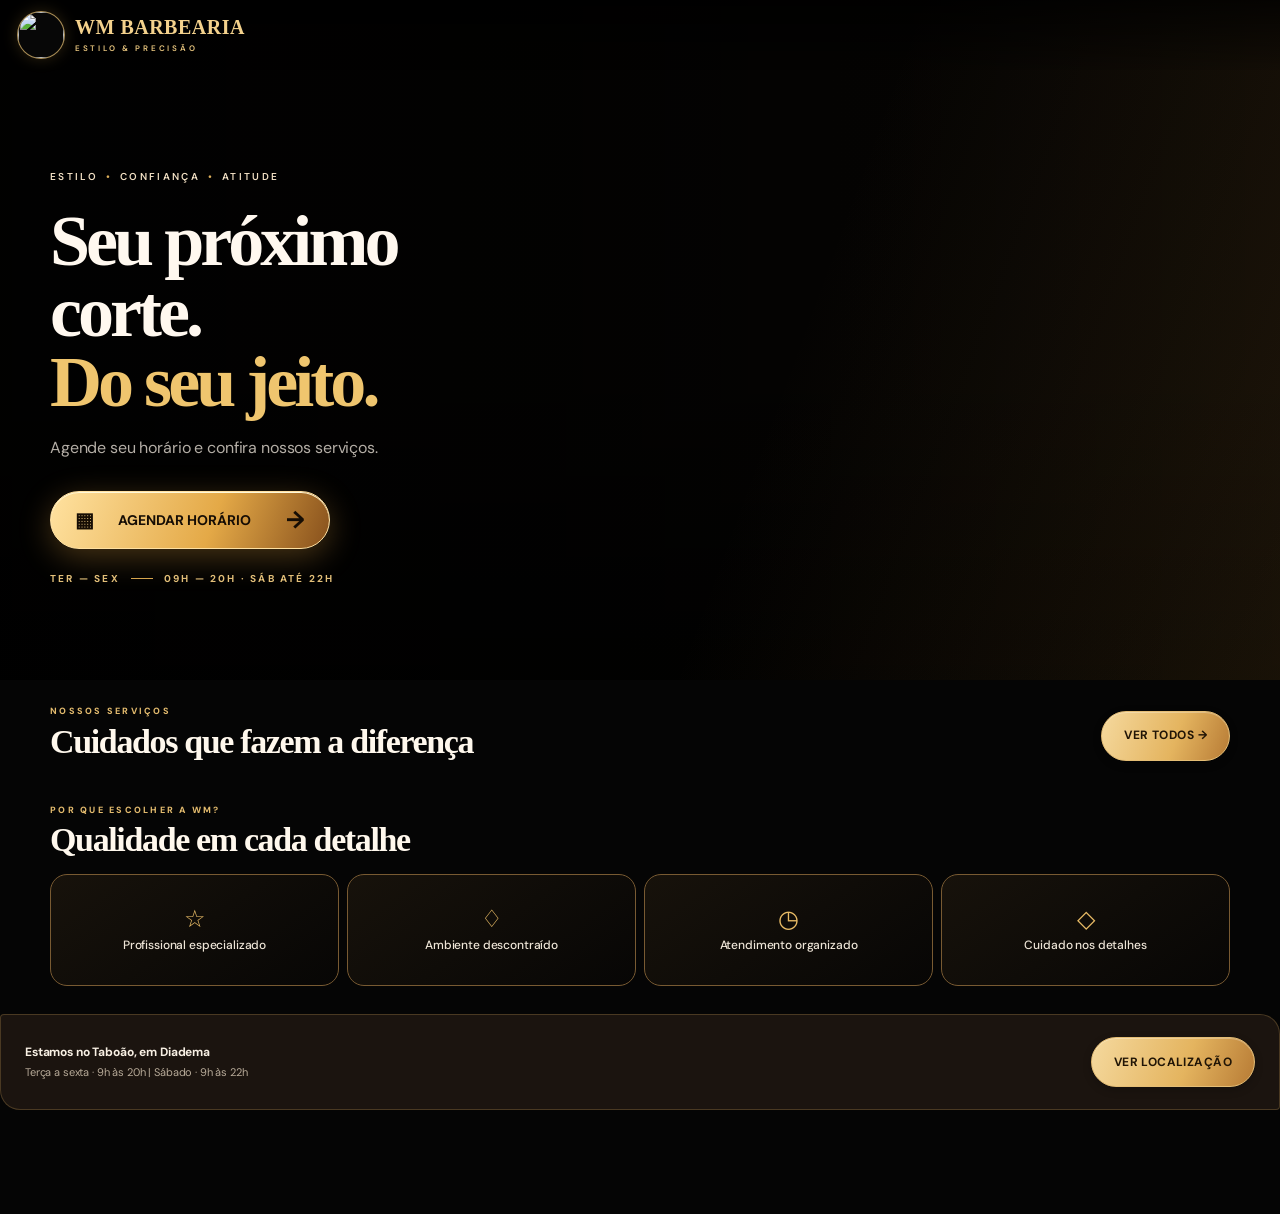
==== index.html @ 96df84eb "fix(ui): clarify booking durations, fix heading structure and calendar retry" ====
<!DOCTYPE html>
<html lang="pt-BR">
<head>
<meta charset="UTF-8">
<meta name="viewport" content="width=device-width,initial-scale=1,viewport-fit=cover">
<meta name="theme-color" content="#090807">
<meta name="description" content="WM Barbearia — encontre seu estilo e solicite seu próximo horário.">
<title>WM Barbearia | Agendamento</title>
<link rel="preconnect" href="https://fonts.googleapis.com">
<link rel="preconnect" href="https://fonts.gstatic.com" crossorigin>
<link rel="preconnect" href="https://fonts.googleapis.com"><link rel="preconnect" href="https://fonts.gstatic.com" crossorigin><link href="https://fonts.googleapis.com/css2?family=DM+Sans:wght@400;500;600;700;800&family=Manrope:wght@400;500;600;700;800&display=swap" rel="stylesheet">
<style>
:root{color-scheme:dark;--ink:#090807;--surface:#15120f;--surface-2:#201a16;--surface-3:#2b211b;--cream:#ece5da;--muted:#a69b8e;--line:rgba(236,229,218,.12);--brown:#552a19;--brown-2:#5e5149;--copper:#9b6342;--gold:#bc9564;--sand:#d8c19e;--silver:#cecece;--bluegrey:#717b86;--serif:'Playfair Display',Georgia,serif;--sans:'DM Sans',Arial,sans-serif;--radius:18px}
*{box-sizing:border-box}html{scroll-behavior:smooth}body{margin:0;background:var(--ink);color:var(--cream);font-family:var(--sans);font-size:14px;line-height:1.5}button,input{font:inherit}button{cursor:pointer}a{color:inherit;text-decoration:none}button:focus-visible,a:focus-visible,input:focus-visible{outline:2px solid var(--sand);outline-offset:3px}.app-shell{min-height:100vh}.app-header{height:78px;border-bottom:1px solid var(--line);display:flex;align-items:center;position:sticky;top:0;z-index:20;background:rgba(9,8,7,.94);backdrop-filter:blur(16px)}.header-inner{width:min(1180px,calc(100% - 48px));margin:auto;display:flex;align-items:center;justify-content:space-between;gap:24px}.brand{display:flex;align-items:center;gap:12px}.brand-mark{width:38px;height:38px;border:1px solid var(--gold);display:grid;place-items:center;color:var(--sand);font:800 16px var(--serif);transform:rotate(-45deg)}.brand-mark span{transform:rotate(45deg)}.brand-name{font:700 19px var(--serif);letter-spacing:.6px}.brand-name small{display:block;font:600 8px var(--sans);letter-spacing:3px;color:var(--gold);margin-top:-2px}.header-right{display:flex;align-items:center;gap:18px}.location{color:var(--muted);font-size:12px}.location strong{display:block;color:var(--cream);font-weight:600}.avatar{width:38px;height:38px;border-radius:50%;background:var(--brown);border:1px solid rgba(216,193,158,.35);display:grid;place-items:center;color:var(--sand);font-weight:700}
.layout{width:min(1180px,calc(100% - 48px));margin:0 auto;display:grid;grid-template-columns:220px minmax(0,1fr);gap:34px;padding:30px 0 60px}.side-nav{position:sticky;top:108px;align-self:start;padding:10px 0}.nav-caption{font-size:9px;letter-spacing:2.2px;color:var(--muted);font-weight:700;margin:0 0 14px 12px}.nav-list{display:grid;gap:5px}.nav-btn{display:flex;align-items:center;gap:13px;width:100%;border:0;background:transparent;color:var(--muted);padding:13px 14px;border-radius:12px;text-align:left;font-weight:600;transition:.18s}.nav-btn:hover{background:var(--surface-2);color:var(--cream)}.nav-btn.active{background:var(--surface-2);color:var(--sand)}.nav-icon{width:20px;text-align:center;font-size:17px}.side-note{margin-top:42px;padding:18px;border:1px solid var(--line);border-radius:14px;color:var(--muted);font-size:11px}.side-note strong{display:block;color:var(--sand);font:600 17px var(--serif);margin-bottom:6px}.main{min-width:0;max-width:900px}.view{display:none;animation:fade .22s ease}.view.active{display:block}@keyframes fade{from{opacity:.35;transform:translateY(5px)}to{opacity:1;transform:none}}.eyebrow{font-size:9px;letter-spacing:2.5px;text-transform:uppercase;color:var(--gold);font-weight:800}.page-title{font:700 clamp(28px,4vw,42px)/1.12 var(--serif);margin:8px 0 7px}.page-subtitle{color:var(--muted);margin:0}.home-hero{position:relative;overflow:hidden;min-height:280px;padding:34px 36px;border:1px solid rgba(216,193,158,.18);border-radius:22px;background:radial-gradient(ellipse at 90% 10%,rgba(155,99,66,.28),transparent 38%),linear-gradient(115deg,#211711 0%,#120e0b 72%);display:flex;align-items:center}.home-hero:after{content:'WM';position:absolute;right:24px;bottom:-44px;font:800 clamp(130px,23vw,245px)/1 var(--serif);color:rgba(216,193,158,.055);pointer-events:none}.hero-copy{position:relative;z-index:1;max-width:440px}.hero-copy h1{font:700 clamp(36px,5vw,54px)/1.03 var(--serif);margin:14px 0}.hero-copy h1 em{color:var(--sand);font-style:normal}.hero-copy p{color:#b6aa9d;max-width:370px;margin:0 0 22px}.btn{border:1px solid var(--gold);background:var(--gold);color:#17100c;min-height:44px;padding:0 19px;border-radius:10px;display:inline-flex;align-items:center;justify-content:center;gap:8px;font-size:11px;font-weight:800;letter-spacing:.7px;text-transform:uppercase;transition:.18s}.btn:hover{background:var(--sand);border-color:var(--sand);transform:translateY(-1px)}.btn.secondary{background:transparent;color:var(--sand);border-color:rgba(216,193,158,.38)}.btn.secondary:hover{background:var(--surface-3)}.btn.ghost{background:transparent;color:var(--cream);border-color:var(--line)}.btn:disabled{opacity:.4;cursor:not-allowed;transform:none}.section{margin-top:34px}.section-head{display:flex;align-items:end;justify-content:space-between;gap:16px;margin-bottom:16px}.section-head h2{font:700 24px var(--serif);margin:4px 0 0}.text-button{background:none;border:0;color:var(--sand);font-size:11px;font-weight:700;padding:8px 0}.service-grid{display:grid;grid-template-columns:repeat(3,minmax(0,1fr));gap:12px}.service-card{border:1px solid var(--line);border-radius:15px;background:var(--surface);padding:18px;min-height:158px;display:flex;flex-direction:column;transition:.18s}.service-card:hover{border-color:rgba(188,149,100,.55);transform:translateY(-2px)}.service-symbol{width:36px;height:36px;display:grid;place-items:center;border-radius:10px;background:rgba(155,99,66,.17);color:var(--sand);font-size:18px}.service-card h3{font:600 17px var(--serif);margin:14px 0 3px}.service-card p{font-size:11px;color:var(--muted);margin:0}.service-price{margin-top:auto;padding-top:13px;color:var(--sand);font-weight:700;font-size:12px}.barber-grid{display:grid;grid-template-columns:repeat(3,minmax(0,1fr));gap:12px}.barber-card{border:1px solid var(--line);border-radius:15px;background:var(--surface);padding:14px;display:flex;gap:12px;align-items:center;min-width:0}.barber-avatar{width:52px;height:52px;border-radius:13px;background:linear-gradient(145deg,var(--brown),var(--surface-3));display:grid;place-items:center;color:var(--sand);font:700 19px var(--serif);flex:none}.barber-card h3{font-size:12px;margin:0 0 3px}.barber-card p{font-size:10px;color:var(--muted);margin:0}.barber-card button{border:0;background:none;color:var(--sand);padding:5px 0;font-size:10px;font-weight:700}
.info-strip{margin-top:28px;border:1px solid var(--line);border-radius:14px;padding:15px 17px;display:flex;align-items:center;justify-content:space-between;gap:14px;background:rgba(32,26,22,.55)}.info-strip strong{display:block;font-size:12px}.info-strip span{color:var(--muted);font-size:11px}
.search-wrap{margin:22px 0 14px;position:relative}.search-wrap input{width:100%;height:48px;border:1px solid var(--line);background:var(--surface);border-radius:12px;color:var(--cream);padding:0 16px 0 43px}.search-wrap input::placeholder{color:#81776d}.search-icon{position:absolute;left:15px;top:13px;color:var(--muted);font-size:18px}.chips{display:flex;gap:8px;flex-wrap:wrap;margin-bottom:20px}.chip{border:1px solid var(--line);background:transparent;color:var(--muted);border-radius:30px;padding:8px 14px;font-size:10px;font-weight:700}.chip.active{background:var(--brown);border-color:var(--copper);color:var(--sand)}.discover-grid{display:grid;grid-template-columns:repeat(2,minmax(0,1fr));gap:12px}.discover-card{background:var(--surface);border:1px solid var(--line);border-radius:16px;padding:17px;display:grid;grid-template-columns:56px 1fr;gap:12px}.discover-card .barber-avatar{width:56px;height:56px}.discover-card h3{font:600 16px var(--serif);margin:0 0 3px}.discover-card .specialty{font-size:10px;color:var(--gold)}.discover-card p{font-size:11px;color:var(--muted);margin:8px 0}.discover-card .btn{grid-column:1/-1;width:100%;min-height:38px}
.booking-shell{border:1px solid var(--line);border-radius:18px;background:var(--surface);padding:24px;margin-top:22px}.steps{display:flex;gap:0;margin-bottom:28px}.step{flex:1;display:flex;align-items:center;gap:8px;color:#746b61;font-size:10px;font-weight:700}.step:not(:last-child):after{content:'';height:1px;background:var(--line);flex:1;margin:0 7px}.step b{width:25px;height:25px;display:grid;place-items:center;border:1px solid var(--line);border-radius:50%;font-size:10px}.step.active{color:var(--sand)}.step.active b,.step.done b{background:var(--brown);border-color:var(--copper);color:var(--sand)}.step.done{color:var(--gold)}.booking-step{display:none}.booking-step.active{display:block}.booking-step h2{font:700 25px var(--serif);margin:0 0 5px}.booking-step>p{color:var(--muted);font-size:12px;margin:0 0 20px}.choice-list{display:grid;gap:9px}.choice{width:100%;display:flex;align-items:center;justify-content:space-between;gap:14px;text-align:left;padding:14px;border:1px solid var(--line);border-radius:12px;background:#17130f;color:var(--cream)}.choice.selected{border-color:var(--gold);background:rgba(85,42,25,.24)}.choice strong{display:block;font-size:12px}.choice small{display:block;color:var(--muted);font-size:10px;margin-top:3px}.choice .price{color:var(--sand);font-weight:700;white-space:nowrap}.choice .radio{width:17px;height:17px;border:1px solid #77695b;border-radius:50%;flex:none}.choice.selected .radio{border:5px solid var(--gold)}.date-row{display:grid;grid-template-columns:repeat(5,minmax(0,1fr));gap:8px;margin:12px 0 20px}.date-choice{background:#17130f;border:1px solid var(--line);border-radius:11px;padding:10px 3px;color:var(--muted);text-align:center}.date-choice strong{display:block;color:var(--cream);font-size:16px}.date-choice small{font-size:9px;text-transform:uppercase}.date-choice.selected{border-color:var(--gold);background:rgba(85,42,25,.28);color:var(--sand)}.time-grid{display:grid;grid-template-columns:repeat(4,minmax(0,1fr));gap:8px}.time-choice{border:1px solid var(--line);background:#17130f;color:var(--muted);border-radius:9px;padding:10px 4px;font-size:11px}.time-choice.selected{background:var(--brown);border-color:var(--gold);color:var(--sand)}.payment-note{margin-top:14px;border:1px solid rgba(188,149,100,.22);background:rgba(85,42,25,.16);border-radius:10px;padding:12px;color:var(--muted);font-size:10px}.booking-actions{display:flex;justify-content:space-between;gap:12px;margin-top:24px;padding-top:18px;border-top:1px solid var(--line)}.summary{border:1px solid var(--line);border-radius:12px;padding:15px;margin:15px 0}.summary-row{display:flex;justify-content:space-between;gap:16px;padding:7px 0;font-size:11px;color:var(--muted)}.summary-row strong{color:var(--cream);text-align:right}.summary-row.total{border-top:1px solid var(--line);margin-top:7px;padding-top:13px;font-size:14px}.summary-row.total strong{color:var(--sand)}.notice{border:1px solid rgba(188,149,100,.25);background:rgba(188,149,100,.07);padding:12px;border-radius:10px;color:var(--muted);font-size:10px}
.appointments-list{display:grid;gap:12px;margin-top:22px}.appointment-card{border:1px solid var(--line);background:var(--surface);border-radius:15px;padding:17px;display:flex;justify-content:space-between;gap:16px}.appointment-card h3{font:600 17px var(--serif);margin:0 0 5px}.appointment-card p{color:var(--muted);font-size:11px;margin:0}.status{align-self:start;border:1px solid rgba(188,149,100,.3);border-radius:30px;color:var(--sand);padding:5px 9px;font-size:9px;white-space:nowrap}.empty-state{border:1px dashed var(--line);border-radius:16px;padding:40px 20px;text-align:center;color:var(--muted);margin-top:22px}.empty-state strong{display:block;color:var(--cream);font:600 21px var(--serif);margin:10px 0 5px}.profile-card{border:1px solid var(--line);border-radius:17px;background:var(--surface);padding:22px;margin-top:22px}.profile-row{padding:14px 0;border-bottom:1px solid var(--line);display:flex;justify-content:space-between;gap:16px}.profile-row:last-child{border:0}.profile-row span{color:var(--muted);font-size:11px}.profile-row strong{font-size:11px;text-align:right}.detail-actions{display:flex;gap:10px;flex-wrap:wrap;margin-top:20px}.toast{position:fixed;left:50%;bottom:92px;transform:translate(-50%,15px);opacity:0;pointer-events:none;background:var(--cream);color:#17100c;padding:12px 17px;border-radius:10px;font-size:11px;font-weight:700;z-index:60;transition:.2s;box-shadow:0 8px 30px #0008}.toast.show{opacity:1;transform:translate(-50%,0)}.mobile-nav{display:none}
@media(max-width:900px){.layout{grid-template-columns:1fr;gap:0;padding-top:22px}.side-nav{display:none}.main{max-width:none}.home-hero{min-height:260px}.barber-grid{grid-template-columns:repeat(2,minmax(0,1fr))}}
@media(max-width:620px){.app-header{height:65px}.header-inner{width:calc(100% - 32px)}.brand-mark{width:34px;height:34px}.brand-name{font-size:17px}.location{display:none}.layout{width:calc(100% - 32px);padding:20px 0 100px}.home-hero{min-height:300px;padding:25px 22px}.hero-copy h1{font-size:43px}.hero-copy p{font-size:12px;max-width:270px}.service-grid{grid-template-columns:1fr 1fr}.service-card{min-height:150px;padding:14px}.service-card:last-child{grid-column:1/-1;min-height:120px}.barber-grid{grid-template-columns:1fr}.barber-card{padding:12px}.discover-grid{grid-template-columns:1fr}.booking-shell{padding:17px 14px}.steps{gap:2px}.step{font-size:8px;gap:4px}.step:not(:last-child):after{margin:0 3px}.step b{width:22px;height:22px}.date-row{grid-template-columns:repeat(5,minmax(0,1fr));gap:5px}.date-choice{padding:9px 1px}.time-grid{grid-template-columns:repeat(3,minmax(0,1fr))}.booking-actions .btn{flex:1;padding:0 10px}.appointment-card{padding:14px}.mobile-nav{display:grid;grid-template-columns:repeat(4,1fr);position:fixed;bottom:0;left:0;right:0;padding:9px 8px calc(9px + env(safe-area-inset-bottom));background:rgba(15,12,10,.97);border-top:1px solid var(--line);backdrop-filter:blur(18px);z-index:30}.mobile-nav button{border:0;background:none;color:#8d8175;display:grid;justify-items:center;gap:3px;font-size:9px;font-weight:700;padding:4px}.mobile-nav button span{font-size:18px;line-height:1.2}.mobile-nav button.active{color:var(--sand)}.toast{bottom:85px}.section-head h2{font-size:22px}}
@media(prefers-reduced-motion:reduce){*,*:before,*:after{animation:none!important;transition:none!important;scroll-behavior:auto!important}}

/* Glassmorphism controls — visual enhancement only */
.btn,
.nav-btn,
.text-button,
.chip,
.choice,
.date-choice,
.time-choice,
.service-card,
.mobile-nav button {
  -webkit-backdrop-filter: blur(14px) saturate(135%);
  backdrop-filter: blur(14px) saturate(135%);
  transition: background .22s ease, border-color .22s ease, color .22s ease,
              box-shadow .22s ease, transform .22s ease;
}
.btn {
  color: var(--cream);
  background: linear-gradient(135deg, rgba(188,149,100,.34), rgba(155,99,66,.16));
  border: 1px solid rgba(236,229,218,.34);
  box-shadow: inset 0 1px 0 rgba(255,255,255,.18), 0 5px 18px rgba(0,0,0,.18);
}
.btn:hover {
  color: #fff4e4;
  background: linear-gradient(135deg, rgba(216,193,158,.42), rgba(155,99,66,.28));
  border-color: rgba(216,193,158,.72);
  box-shadow: inset 0 1px 0 rgba(255,255,255,.24), 0 8px 24px rgba(0,0,0,.26);
  transform: translateY(-2px);
}
.btn.secondary,
.btn.ghost {
  color: var(--sand);
  background: rgba(236,229,218,.045);
  border-color: rgba(236,229,218,.2);
}
.btn.secondary:hover,
.btn.ghost:hover {
  background: rgba(216,193,158,.13);
  border-color: rgba(216,193,158,.52);
}
.nav-btn {
  border: 1px solid transparent;
  background: rgba(236,229,218,.018);
}
.nav-btn:hover,
.nav-btn.active {
  background: linear-gradient(110deg, rgba(155,99,66,.22), rgba(236,229,218,.045));
  border-color: rgba(216,193,158,.18);
  box-shadow: inset 0 1px 0 rgba(255,255,255,.07);
}
.text-button {
  border-radius: 9px;
  padding: 8px 11px;
}
.text-button:hover {
  background: rgba(216,193,158,.1);
  box-shadow: inset 0 1px 0 rgba(255,255,255,.1);
}
.chip {
  background: rgba(236,229,218,.035);
  border-color: rgba(236,229,218,.16);
}
.chip:hover,
.chip.active {
  background: rgba(155,99,66,.24);
  border-color: rgba(216,193,158,.48);
  color: var(--sand);
  box-shadow: inset 0 1px 0 rgba(255,255,255,.1);
}
.choice,
.date-choice,
.time-choice {
  background: rgba(23,19,15,.68);
  border-color: rgba(236,229,218,.14);
  box-shadow: inset 0 1px 0 rgba(255,255,255,.035);
}
.choice:hover,
.date-choice:hover,
.time-choice:hover {
  background: rgba(85,42,25,.34);
  border-color: rgba(216,193,158,.38);
  color: var(--cream);
}
.choice.selected,
.date-choice.selected,
.time-choice.selected {
  background: linear-gradient(135deg, rgba(155,99,66,.34), rgba(85,42,25,.25));
  border-color: rgba(216,193,158,.66);
  box-shadow: inset 0 1px 0 rgba(255,255,255,.12), 0 4px 16px rgba(0,0,0,.14);
}
.service-card {
  background: linear-gradient(145deg, rgba(35,29,24,.76), rgba(21,18,15,.72));
  border-color: rgba(236,229,218,.14);
  box-shadow: inset 0 1px 0 rgba(255,255,255,.045);
  color: var(--cream);
  text-align: left;
}
.service-card:hover {
  background: linear-gradient(145deg, rgba(85,55,39,.5), rgba(30,24,19,.82));
  border-color: rgba(216,193,158,.48);
  box-shadow: inset 0 1px 0 rgba(255,255,255,.12), 0 10px 26px rgba(0,0,0,.2);
}
.mobile-nav button {
  border-radius: 10px;
  background: rgba(236,229,218,.025);
}
.mobile-nav button:hover,
.mobile-nav button.active {
  background: rgba(155,99,66,.16);
  color: var(--sand);
}
.btn:active,
.nav-btn:active,
.chip:active,
.choice:active,
.date-choice:active,
.time-choice:active,
.mobile-nav button:active {
  transform: scale(.98);
}
@media (prefers-reduced-motion: reduce) {
  .btn, .nav-btn, .text-button, .chip, .choice, .date-choice,
  .time-choice, .service-card, .mobile-nav button { transition: none; }
}


/* WM — modern cinematic direction, preserving the existing booking experience */
:root{--heading:'Manrope',var(--sans);--sans:'DM Sans',Arial,sans-serif}
body{font-family:var(--sans);letter-spacing:-.01em}
.brand-name,.page-title,.hero-copy h1,.section-head h2,.service-card h3,.booking-step h2,.appointment-card h3{font-family:var(--heading)}
.app-header{background:rgba(9,8,7,.78);border-bottom-color:rgba(236,229,218,.09);backdrop-filter:blur(22px) saturate(145%);-webkit-backdrop-filter:blur(22px) saturate(145%)}
.brand-mark{border-radius:11px;transform:none;background:linear-gradient(145deg,rgba(188,149,100,.16),rgba(85,42,25,.12));box-shadow:inset 0 1px 0 #ffffff22}
.brand-mark span{transform:none}
.brand-name{letter-spacing:.025em}
.home-hero{min-height:clamp(390px,48vw,520px);padding:clamp(28px,5vw,58px);border-radius:26px;border-color:rgba(216,193,158,.2);background:radial-gradient(ellipse at 78% 18%,rgba(155,99,66,.34),transparent 36%),radial-gradient(ellipse at 100% 100%,rgba(188,149,100,.13),transparent 42%),linear-gradient(115deg,#211711 0%,#120e0b 62%,#090807 100%);box-shadow:inset 0 1px 0 rgba(255,255,255,.09),0 24px 70px rgba(0,0,0,.22)}
.home-hero:after{content:'WM';right:3%;bottom:-.19em;font-size:clamp(180px,27vw,330px);color:rgba(216,193,158,.065);letter-spacing:-.1em}
.hero-grain{position:absolute;inset:0;pointer-events:none;opacity:.12;background-image:url("data:image/svg+xml,%3Csvg viewBox='0 0 180 180' xmlns='http://www.w3.org/2000/svg'%3E%3Cfilter id='n'%3E%3CfeTurbulence type='fractalNoise' baseFrequency='.9' numOctaves='3' stitchTiles='stitch'/%3E%3C/filter%3E%3Crect width='100%25' height='100%25' filter='url(%23n)' opacity='.22'/%3E%3C/svg%3E");mix-blend-mode:soft-light}
.hero-copy{max-width:570px}
.hero-eyebrow{display:flex;align-items:center;gap:9px;color:#d8c19e;letter-spacing:2px}
.live-dot{width:7px;height:7px;border-radius:50%;background:#c79a6c;box-shadow:0 0 12px #c79a6c;display:inline-block}
.eyebrow-separator{opacity:.45}
.hero-kicker{font-size:clamp(10px,1vw,12px)!important;letter-spacing:.23em;text-transform:uppercase;color:#d8c19e!important;font-weight:700;margin:25px 0 8px!important}
.hero-kicker span{color:#fff;opacity:.55}
.hero-copy h1{font-size:clamp(48px,7vw,82px);line-height:.99;letter-spacing:-.075em;margin:0 0 19px;font-weight:600}
.hero-copy h1 em{color:#d8c19e}
.hero-intro{font-size:clamp(14px,1.35vw,17px)!important;line-height:1.65;color:rgba(236,229,218,.76)!important;max-width:390px;min-height:29px;margin:0 0 26px!important}
.hero-intro.typing:after{content:'';display:inline-block;width:2px;height:1em;background:var(--sand);vertical-align:-.12em;margin-left:4px;animation:wm-caret 1s steps(1) infinite}
@keyframes wm-caret{50%{opacity:0}}
.hero-actions{display:flex;flex-wrap:wrap;gap:9px}
.hero-actions .btn{min-height:46px;border-radius:999px;padding:0 21px;font-size:10px;letter-spacing:.08em}
.hero-primary{background:#ece5da!important;color:#17100c!important;border-color:#ece5da!important}
.hero-primary:hover{background:#d8c19e!important;color:#17100c!important}
.hero-secondary{background:rgba(236,229,218,.06)!important;border-color:rgba(236,229,218,.32)!important;color:#ece5da!important}
.hero-secondary:hover{background:rgba(236,229,218,.16)!important}
.hero-footnote{display:flex;align-items:center;gap:11px;margin-top:34px;color:rgba(236,229,218,.52);font-size:9px;font-weight:700;letter-spacing:.19em}
.hero-footnote i{width:22px;height:1px;background:rgba(216,193,158,.6)}
.hero-side-note{position:absolute;right:clamp(22px,5vw,58px);top:50%;transform:translateY(-50%);display:grid;justify-items:center;gap:7px;color:rgba(216,193,158,.7);z-index:1}
.hero-side-note span{font:500 clamp(42px,7vw,78px)/1 var(--heading);letter-spacing:-.1em}
.hero-side-note small{text-align:center;font-size:8px;line-height:1.5;letter-spacing:.25em}
.section{margin-top:42px}
.section-head h2{letter-spacing:-.04em}
.service-card,.barber-card,.discover-card,.booking-shell,.profile-card,.appointment-card{border-color:rgba(236,229,218,.13);background:linear-gradient(145deg,rgba(35,29,24,.76),rgba(21,18,15,.78));backdrop-filter:blur(18px) saturate(130%);-webkit-backdrop-filter:blur(18px) saturate(130%);box-shadow:inset 0 1px 0 rgba(255,255,255,.045)}
.service-card{border-radius:17px}
.btn,.nav-btn,.chip,.choice,.date-choice,.time-choice,.text-button,.mobile-nav button{transition:all .24s cubic-bezier(.2,.75,.25,1)}
.btn{border-radius:999px}
.nav-btn{border-radius:12px}
.mobile-nav{background:rgba(12,10,9,.84);backdrop-filter:blur(24px) saturate(150%);-webkit-backdrop-filter:blur(24px) saturate(150%);border-top-color:rgba(236,229,218,.13)}
.mobile-nav button.active{background:rgba(155,99,66,.16);border:1px solid rgba(216,193,158,.12)}
@media(max-width:620px){
 .home-hero{min-height:440px;padding:27px 22px 24px;border-radius:22px;align-items:flex-end}
 .hero-copy{max-width:100%}
 .hero-copy h1{font-size:clamp(49px,13vw,68px)}
 .hero-side-note{right:23px;top:27px;transform:none;opacity:.52}
 .hero-side-note span{font-size:42px}
 .hero-side-note small{font-size:6px}
 .hero-kicker{margin-top:20px!important}
 .hero-intro{max-width:310px}
 .hero-actions{gap:8px}
 .hero-actions .btn{padding:0 16px;font-size:9px}
 .hero-footnote{margin-top:24px}
}
@media(prefers-reduced-motion:reduce){.hero-intro.typing:after{animation:none}}


/* WM BLACK & GOLD — reference image 2 */
:root{--ink:#050505;--surface:#100e0b;--surface-2:#17120c;--surface-3:#24190e;--cream:#f5eee3;--muted:#b7aa98;--line:rgba(219,170,91,.27);--gold:#d8a64f;--sand:#f2cf86;--copper:#9c672c}
body{background:#050505;color:var(--cream)}
.app-header{background:rgba(4,4,4,.94);border-bottom:1px solid rgba(224,176,93,.24)}
.brand-mark{transform:none;border-radius:50%;width:48px;height:48px;border:1px solid var(--gold);box-shadow:0 0 18px #d59b3b22,inset 0 0 12px #d59b3b18;font-size:19px}
.brand-mark span{transform:none}
.brand-name{color:#f3d28f;font-family:var(--serif);letter-spacing:.04em}
.brand-name small{color:var(--gold);letter-spacing:.32em}
.avatar{background:#100d08;border:1px solid var(--gold);color:var(--sand)}
.layout{width:min(1280px,calc(100% - 48px));grid-template-columns:190px minmax(0,1fr);gap:32px}
.side-note,.nav-btn.active{border-color:rgba(219,170,91,.3);background:linear-gradient(135deg,#1b1309,#090807)}
.nav-btn.active,.nav-btn:hover{color:var(--sand)}
.home-hero.wm-lux-hero{min-height:590px;padding:46px 42px;border:1px solid rgba(229,178,90,.36);border-radius:3px 36px 3px 36px;background:radial-gradient(ellipse at 82% 42%,rgba(173,112,37,.2),transparent 37%),linear-gradient(112deg,#050505 0%,#0a0806 55%,#17100a 100%);box-shadow:inset 0 1px 0 #f4d69b22,0 24px 70px #000b}
.wm-lux-hero:before{content:'';position:absolute;inset:0;background:repeating-linear-gradient(128deg,transparent 0 110px,rgba(213,159,75,.045) 111px,transparent 113px 205px),radial-gradient(ellipse at 80% 80%,#8b561b22,transparent 45%);pointer-events:none}
.wm-lux-hero:after{content:'';right:4%;bottom:-7%;width:min(48%,430px);height:88%;border:2px solid #d7a74e99;border-radius:50%;box-shadow:0 0 0 8px #d7a74e16,0 0 28px #d7a74e33;pointer-events:none}
.hero-copy{max-width:55%;z-index:3}
.hero-eyebrow{color:#e8d5b6;letter-spacing:.24em;font-size:10px}
.hero-eyebrow i{color:var(--gold);font-style:normal}
.hero-kicker{color:var(--gold)!important;letter-spacing:.24em;font-size:10px!important;margin:25px 0 8px!important}
.hero-copy h1{font:600 clamp(48px,6vw,78px)/.99 var(--serif);letter-spacing:-.06em;margin:18px 0 22px;color:#fff8ed}
.hero-copy h1 em{color:#e9bb68}
.hero-copy p{color:#d1c5b6;line-height:1.65}
.hero-actions .btn{min-height:58px;border-radius:999px;padding:0 28px;background:linear-gradient(110deg,#fff0bd,#d99c42 55%,#8d571e);border:1px solid #ffe4a2;color:#160e04;font-size:12px;box-shadow:0 0 24px #d99c4266,inset 0 1px 0 #fff9d8}
.hero-actions .btn b{font-size:22px;margin-left:10px}
.hero-footnote{color:#c5a875;letter-spacing:.2em;margin-top:44px}
.hero-footnote i{background:var(--gold)}
.hero-art{position:absolute;z-index:2;right:4%;top:9%;width:44%;height:82%;display:grid;place-items:center;pointer-events:none}
.hero-logo-seal{width:min(100%,360px);aspect-ratio:1;border:2px solid #d6a24c;border-radius:50%;box-shadow:0 0 0 8px #d6a24c16,0 0 35px #d6a24c35,inset 0 0 40px #d6a24c15;display:flex;flex-direction:column;align-items:center;justify-content:center;color:#edc778;background:radial-gradient(circle,#171008aa,#050505cc 70%);transform:rotate(-5deg)}
.hero-logo-seal:before{content:'';position:absolute;inset:9px;border:1px solid #d6a24c99;border-radius:50%}
.seal-wm{font:700 clamp(66px,9vw,112px)/.95 Georgia,serif;letter-spacing:-.1em;text-shadow:0 3px 12px #b77826}
.seal-name{font:400 clamp(18px,2.4vw,27px) Georgia,serif;letter-spacing:.12em;margin-top:8px}
.seal-city{font-size:9px;letter-spacing:.45em;margin-top:10px}
.seal-tools{font-size:28px;margin-top:10px}
.hero-tool{position:absolute;color:#d8a64f;text-shadow:0 0 18px #d8a64f88;font-size:76px;opacity:.58}
.tool-one{right:0;bottom:4%;transform:rotate(-28deg)}
.tool-two{left:2%;bottom:0;transform:rotate(25deg)}
.section{margin-top:44px}
.section-head{align-items:center;margin-bottom:20px}
.section-head h2{font-size:clamp(24px,3vw,34px);color:#fff8ed}
.section-head .eyebrow{color:var(--gold);letter-spacing:.28em}
.text-button{color:var(--sand)}
.service-grid{grid-template-columns:repeat(3,minmax(0,1fr));gap:16px}
.service-card{position:relative;overflow:hidden;min-height:220px;padding:24px;border:1px solid #bd8b43aa;border-radius:24px 4px 24px 4px;background:radial-gradient(ellipse at 100% 0%,#a16a2522,transparent 50%),linear-gradient(145deg,#19130b,#080807 78%);box-shadow:inset 0 1px 0 #ffdda544,0 12px 30px #0008}
.service-card:after{content:'';position:absolute;inset:auto 15% 0;height:1px;background:linear-gradient(90deg,transparent,#f0c36d,transparent);box-shadow:0 0 12px #d9a54d}
.service-symbol{width:54px;height:54px;border:1px solid #d6a24c;border-radius:15px;background:#d6a24c12;color:#f2cc7e;font-size:25px}
.service-card h3{font:600 21px var(--serif);color:#fff5e7;margin-top:18px}
.service-card p{font-size:12px;color:#c4b7a6;line-height:1.6}
.service-price{font-size:16px;color:#edbd67}
.wm-benefits{margin-top:48px}
.benefit-grid{display:grid;grid-template-columns:repeat(4,minmax(0,1fr));gap:12px}
.benefit-grid article{min-height:122px;border:1px solid #a87836aa;border-radius:20px 4px 20px 4px;background:linear-gradient(145deg,#19130b,#080807);display:flex;flex-direction:column;align-items:center;justify-content:center;gap:10px;text-align:center;padding:14px}
.benefit-grid article span{font-size:30px;color:#efc878}
.benefit-grid article strong{font-size:12px;font-weight:500;color:#e6d9c6}
.booking-shell,.profile-card,.appointment-card,.discover-card{background:linear-gradient(145deg,#19130b,#090807);border-color:#9f733a88;border-radius:20px 4px 20px 4px}
.btn{border-radius:999px;background:linear-gradient(110deg,#f8df9e,#c88c37);border-color:#e7bb68;color:#1a1005}
.btn.secondary,.btn.ghost{background:transparent;color:var(--sand);border-color:#b88843}
.choice,.date-choice,.time-choice{background:#0d0b08;border-color:#8b632f88}
.choice.selected,.date-choice.selected,.time-choice.selected{background:#30200d;border-color:#e2b35e;box-shadow:0 0 15px #d6a24c22}
.step.active,.step.done{color:#edc778}
.step.active b,.step.done b{background:#3a260f;border-color:#d6a24c;color:#ffe0a1}
.payment-note,.notice{background:#211709;border-color:#9d702f;color:#d0c0a8}
.mobile-nav{background:rgba(5,5,5,.97);border-top:1px solid #b8884366}
.mobile-nav button.active{color:#f2c975;background:linear-gradient(180deg,#d6a24c16,transparent)}
@media(max-width:900px){.layout{grid-template-columns:1fr}.side-nav{display:none}.home-hero.wm-lux-hero{min-height:540px}}
@media(max-width:620px){
 .app-header{height:76px}.header-inner{width:calc(100% - 30px)}
 .brand-mark{width:44px;height:44px}.brand-name{font-size:18px}
 .layout{width:calc(100% - 28px);padding:16px 0 110px}
 .home-hero.wm-lux-hero{min-height:630px;padding:28px 22px;border-radius:3px 28px 3px 28px;align-items:flex-start}
 .hero-copy{max-width:100%;padding-top:10px}
 .hero-eyebrow{font-size:9px;letter-spacing:.15em}
 .hero-kicker{margin-top:22px!important}
 .hero-copy h1{font-size:clamp(48px,12vw,66px);max-width:100%;margin:18px 0}
 .hero-copy p{max-width:270px;font-size:14px}
 .hero-actions .btn{width:min(100%,310px);justify-content:space-between}
 .hero-footnote{margin-top:30px}
 .hero-art{width:70%;height:42%;right:4%;top:auto;bottom:2%;opacity:.9}
 .hero-logo-seal{width:min(100%,250px)}
 .seal-wm{font-size:76px}.seal-name{font-size:19px}.seal-city{font-size:7px}
 .hero-tool{font-size:48px}
 .wm-lux-hero:after{width:67%;height:40%;right:5%;bottom:4%}
 .section{margin-top:38px}
 .section-head h2{font-size:23px}
 .service-grid,.service-catalog{grid-template-columns:repeat(2,minmax(0,1fr));gap:11px}
 .service-card,.service-card:last-child{min-height:190px;padding:16px;grid-column:auto}
 .service-card h3{font-size:18px}
 .service-card p{font-size:10px}
 .service-price{font-size:14px}
 .benefit-grid{grid-template-columns:repeat(2,minmax(0,1fr));gap:10px}
 .benefit-grid article{min-height:108px}
 .mobile-nav{grid-template-columns:repeat(4,1fr);padding:10px 8px calc(10px + env(safe-area-inset-bottom))}
}
@media(prefers-reduced-motion:reduce){.view.active{animation:none}}

/* Home secondary actions — match the main booking CTA */
.section-head .text-button,
.info-strip .btn.secondary{
  min-height:48px;
  padding:0 22px;
  display:inline-flex;
  align-items:center;
  justify-content:center;
  gap:10px;
  border:1px solid #e4bd75;
  border-radius:999px;
  background:linear-gradient(110deg,#f5d99e 0%,#dfa94f 58%,#a96e2d 100%);
  color:#1a1006;
  font:800 12px/1.15 var(--sans);
  letter-spacing:.045em;
  text-transform:uppercase;
  text-decoration:none;
  box-shadow:0 5px 16px rgba(0,0,0,.22),inset 0 1px 0 rgba(255,255,255,.48);
  transition:background .18s ease,border-color .18s ease,box-shadow .18s ease,transform .18s ease,filter .18s ease;
}
.section-head .text-button:hover,
.info-strip .btn.secondary:hover{
  color:#120b04;
  border-color:#ffdfa0;
  background:linear-gradient(110deg,#ffe9b9 0%,#edc16f 58%,#bd843d 100%);
  box-shadow:0 8px 22px rgba(0,0,0,.3),inset 0 1px 0 rgba(255,255,255,.6);
  transform:translateY(-1px);
}
.section-head .text-button:active,
.info-strip .btn.secondary:active{
  transform:translateY(1px) scale(.99);
}
@media(max-width:620px){
  .section-head .text-button,
  .info-strip .btn.secondary{
    min-height:48px;
    padding:0 16px;
    font-size:11px;
  }
}

</style>
<style>
/* WM REDESIGN 2026 — structural visual refresh */
:root{--ink:#0b0908;--surface:#17120f;--surface-2:#211913;--surface-3:#302219;--gold:#c5a477;--sand:#ead6b3;--line:rgba(234,214,179,.15)}
body{background:radial-gradient(ellipse at 50% -20%,#2a1b13 0,transparent 42%),#0b0908}
.app-header{height:82px;background:rgba(11,9,8,.9);border-bottom:1px solid rgba(234,214,179,.12)}
.header-inner{width:min(1320px,calc(100% - 64px))}
.brand-mark{width:44px;height:44px;border-radius:50%;border:1px solid #a98254;background:#24170f;color:#ead6b3;font-size:19px}
.brand-name{font-size:21px;letter-spacing:.04em}
.brand-name small{font-size:9px;letter-spacing:.34em}
.layout{width:min(1320px,calc(100% - 64px));grid-template-columns:190px minmax(0,1fr);gap:46px;padding-top:42px}
.side-nav{top:112px}
.nav-caption{font-size:10px;letter-spacing:.2em}
.nav-btn{border-radius:9px;padding:14px 15px;font-size:13px}
.nav-btn.active{background:#2a1b13;border-left:2px solid var(--gold);color:var(--sand)}
.main{max-width:none}
.view.active{animation:wm-enter .35s ease both}
@keyframes wm-enter{from{opacity:0;transform:translateY(12px)}to{opacity:1;transform:none}}
.home-hero{min-height:490px;padding:clamp(32px,6vw,76px);border-radius:4px 42px 4px 42px;background:linear-gradient(110deg,rgba(32,20,14,.98),rgba(14,11,9,.94) 70%),#17120f;border:1px solid rgba(234,214,179,.2);box-shadow:0 30px 80px #0006}
.home-hero:after{font-size:clamp(190px,28vw,360px);right:2%;bottom:-.2em;color:rgba(234,214,179,.045)}
.hero-copy{max-width:650px}
.hero-eyebrow{font-size:10px;letter-spacing:.28em}
.hero-copy h1{font-size:clamp(54px,7.4vw,100px);line-height:.94;letter-spacing:-.075em;margin:24px 0}
.hero-intro{font-size:16px!important;max-width:440px;line-height:1.7}
.hero-actions .btn{min-height:54px;padding:0 26px;border-radius:4px 18px 4px 18px;font-size:11px}
.hero-primary{background:var(--sand)!important;border-color:var(--sand)!important;color:#17100c!important}
.hero-secondary{border-radius:4px 18px 4px 18px!important}
.hero-footnote{margin-top:48px}
.hero-side-note{right:8%;opacity:.65}
.section{margin-top:54px}
.section-head{align-items:center;margin-bottom:22px}
.section-head h2{font-size:clamp(27px,3vw,38px);letter-spacing:-.04em}
.eyebrow{letter-spacing:.24em;font-size:10px}
.service-grid{grid-template-columns:repeat(3,minmax(0,1fr));gap:16px}
.service-card{min-height:220px;padding:24px;border-radius:4px 22px 4px 22px;background:linear-gradient(145deg,#201811,#120f0d);position:relative;overflow:hidden}
.service-card:after{content:'↗';position:absolute;right:22px;top:22px;color:rgba(234,214,179,.45);font-size:20px}
.service-symbol{width:48px;height:48px;border-radius:50%;font-size:22px;background:#332116}
.service-card h3{font-size:22px;margin-top:25px}
.service-card p{font-size:12px;line-height:1.65;max-width:220px}
.service-price{font-size:15px;padding-top:20px}
.barber-grid{grid-template-columns:repeat(3,minmax(0,1fr));gap:16px}
.barber-card{padding:18px;border-radius:4px 18px 4px 18px;background:#17120f}
.barber-avatar{width:58px;height:58px;border-radius:50%;border:1px solid rgba(234,214,179,.2)}
.info-strip{padding:22px 24px;border-radius:4px 20px 4px 20px;background:#1b140f}
.page-title{font-size:clamp(36px,5vw,58px);letter-spacing:-.055em}
.booking-shell,.profile-card{border-radius:4px 26px 4px 26px;padding:30px;background:linear-gradient(145deg,#1d1712,#120f0d)}
.booking-step h2{font-size:32px}
.choice{padding:18px;border-radius:4px 14px 4px 14px}
.date-choice,.time-choice{padding:13px 7px;border-radius:4px 12px 4px 12px}
.discover-card{padding:20px;border-radius:4px 20px 4px 20px}
.appointment-card{padding:22px;border-radius:4px 20px 4px 20px}
.btn{border-radius:4px 16px 4px 16px;min-height:48px}
.mobile-nav{background:rgba(13,10,8,.97);border-top:1px solid rgba(234,214,179,.16);padding-top:12px}
.mobile-nav button{font-size:10px;gap:5px}
.mobile-nav button span{font-size:21px}
.mobile-nav button.active{background:rgba(197,164,119,.12);border-radius:4px 12px 4px 12px}
@media(max-width:900px){
 .layout{grid-template-columns:1fr;gap:0;padding-top:24px}
 .side-nav{display:none}
 .main{max-width:none}
 .home-hero{min-height:440px}
}
@media(max-width:620px){
 .app-header{height:72px}
 .header-inner{width:calc(100% - 36px)}
 .brand-mark{width:39px;height:39px}
 .brand-name{font-size:18px}
 .layout{width:calc(100% - 36px);padding:18px 0 112px}
 .home-hero{min-height:510px;padding:30px 24px;border-radius:4px 30px 4px 30px;align-items:flex-start}
 .hero-copy{padding-top:14px}
 .hero-copy h1{font-size:clamp(51px,13vw,70px);line-height:.96;margin:24px 0 20px;max-width:100%}
 .hero-intro{font-size:14px!important;max-width:290px;min-height:52px}
 .hero-actions{display:grid;grid-template-columns:1fr;max-width:260px}
 .hero-actions .btn{width:100%;min-height:52px}
 .hero-footnote{margin-top:34px}
 .hero-side-note{right:22px;top:auto;bottom:28px;transform:none}
 .hero-side-note span{font-size:42px}
 .section{margin-top:42px}
 .section-head h2{font-size:27px}
 .service-grid{display:flex;overflow-x:auto;gap:12px;padding:2px 2px 14px;scroll-snap-type:x mandatory}
 .service-card,.service-card:last-child{flex:0 0 82%;min-height:205px;grid-column:auto;scroll-snap-align:start;padding:20px}
 .service-card h3{font-size:21px}
 .barber-grid{grid-template-columns:1fr;gap:10px}
 .barber-card{padding:15px}
 .info-strip{align-items:flex-start;flex-direction:column}
 .info-strip .btn{width:100%}
 .booking-shell{padding:20px 15px}
 .booking-step h2{font-size:27px}
 .steps{margin-bottom:22px}
 .discover-card{padding:15px}
 .profile-card{padding:18px}
 .mobile-nav{grid-template-columns:repeat(4,1fr);padding:10px 10px calc(10px + env(safe-area-inset-bottom))}
}
@media(prefers-reduced-motion:reduce){.view.active{animation:none}}
</style>
<style>
/* WM REFERENCE MATCH 2026-11 — photographic mobile home, existing app flows preserved */
:root{--ink:#050505;--surface:#0c0b09;--surface-2:#17120d;--cream:#f7f0e5;--gold:#d7a64e;--sand:#f1ce83;--line:rgba(221,176,97,.28)}
html,body{background:#050505}
.app-shell{background:#050505;min-height:100svh}
.app-header{position:absolute;top:0;left:0;right:0;height:94px;background:linear-gradient(180deg,rgba(0,0,0,.72),transparent);border:0;z-index:40;backdrop-filter:none}
.header-inner{width:min(1320px,calc(100% - 36px));}
.brand{gap:12px}
.brand-mark{width:52px;height:52px;border-radius:50%;border:1px solid #e3bd73;background:radial-gradient(circle,#3b2810,#080705 72%);box-shadow:0 0 16px #dba94d33;color:#f6d58e;font-size:20px}
.brand-name{font:700 21px/1.05 Georgia,serif;color:#f3d18c;letter-spacing:.025em}
.brand-name small{font:600 9px var(--sans);letter-spacing:.36em;color:#e7c47d;margin-top:5px}
.header-right{gap:0}
.location{display:none}
.avatar{width:48px;height:48px;border:1px solid #e5bf75;background:rgba(0,0,0,.32);color:#f3d18c;box-shadow:0 0 12px #dba94d22}
.layout{display:block;width:100%;max-width:none;margin:0;padding:0}
.side-nav{display:none}
.main{width:100%;max-width:none}
#view-home{width:100%;overflow:hidden}
.home-hero.wm-lux-hero{width:100%;min-height:760px;padding:245px max(34px,calc((100vw - 1180px)/2)) 70px;border:0;border-radius:0;display:flex;align-items:flex-start;background-color:#050505;background-image:linear-gradient(90deg,rgba(0,0,0,.86) 0%,rgba(0,0,0,.66) 43%,rgba(0,0,0,.16) 100%),linear-gradient(0deg,rgba(0,0,0,.72),transparent 35%),url('https://images.unsplash.com/photo-1773904215697-e6c21fc27ac2?auto=format&fit=crop&fm=jpg&ixlib=rb-4.1.0&q=85&w=1800');background-size:cover;background-position:center center;box-shadow:none}
.wm-lux-hero:before{background:linear-gradient(120deg,rgba(0,0,0,.15),transparent 48%,rgba(204,145,55,.08));}
.wm-lux-hero:after{display:none}
.hero-grain{display:none}
.hero-copy{max-width:560px;width:100%;padding:0;z-index:5}
.hero-eyebrow{font:500 11px var(--sans);letter-spacing:.28em;color:#f1dfc3;gap:10px}
.hero-eyebrow i{color:#dcae5a}
.hero-kicker{display:none!important}
.hero-copy h1{font:700 clamp(50px,6vw,78px)/.98 Georgia,serif;letter-spacing:-.055em;color:#fff8ef;margin:24px 0 20px;max-width:620px}
.hero-copy h1 em{color:#efc56e}
.hero-copy .hero-intro{font:400 17px/1.55 var(--sans);color:#f1e7d9;max-width:360px;margin:0 0 28px}
.hero-actions .btn{width:auto;min-width:280px;min-height:64px;justify-content:space-between;padding:0 26px;border-radius:999px;background:linear-gradient(110deg,#ffe2a0 0%,#e4a947 58%,#87501c 100%);border:1px solid #ffe0a0;color:#160d04;font:700 15px var(--sans);letter-spacing:0;box-shadow:0 8px 32px #d99d3e66,inset 0 1px 0 #fff8d9}
.hero-actions .btn span{font-size:22px}
.hero-actions .btn b{font-size:25px;margin-left:12px}
.hero-footnote{font-size:11px;letter-spacing:.22em;margin-top:28px;color:#e4c17b}
.hero-art{display:none}
.section{width:min(1180px,calc(100% - 68px));margin:28px auto 0}
.section-head{align-items:center;margin-bottom:18px}
.section-head h2{font:700 clamp(24px,3vw,34px)/1.1 Georgia,serif;color:#fff8ed}
.section-head .eyebrow{font-size:10px;color:#e3bb6e;letter-spacing:.28em}
.text-button{font-size:13px;color:#e8c77e}
#home-services{grid-template-columns:repeat(2,minmax(0,1fr));gap:16px}
#home-services .service-card:nth-child(3){display:none}
#home-services .service-card{min-height:220px;padding:20px;border:1px solid #b58a4c;border-radius:20px 20px 16px 16px;background-image:linear-gradient(180deg,rgba(0,0,0,.15),rgba(0,0,0,.88) 72%),url('https://images.unsplash.com/photo-1773904215697-e6c21fc27ac2?auto=format&fit=crop&fm=jpg&ixlib=rb-4.1.0&q=85&w=1400');background-size:cover;background-position:center;box-shadow:inset 0 1px 0 #fff2d0,0 12px 28px #0009}
#home-services .service-card:nth-child(2){background-image:linear-gradient(180deg,rgba(0,0,0,.1),rgba(0,0,0,.88) 72%),url('https://images.unsplash.com/photo-1773904215697-e6c21fc27ac2?auto=format&fit=crop&fm=jpg&ixlib=rb-4.1.0&q=85&w=1400')}
#home-services .service-symbol{width:54px;height:54px;border:1px solid #e0b45f;border-radius:15px;background:rgba(8,7,5,.7);color:#f1cb7a;font-size:26px}
#home-services .service-card h3{font:700 23px Georgia,serif;color:#fff8ed;margin-top:auto}
#home-services .service-card p{font-size:13px;color:#e9e0d3;line-height:1.35}
#home-services .service-price{font-size:15px;color:#f0c36c;padding-top:12px}
.wm-benefits{margin-top:34px}
.benefit-grid{grid-template-columns:repeat(4,minmax(0,1fr));gap:12px}
.benefit-grid article{min-height:118px;border-radius:20px;background:linear-gradient(145deg,#17120b,#070605);border:1px solid #785a32}
.benefit-grid article span{color:#e9bc66}
.mobile-nav{position:fixed;left:12px;right:12px;bottom:calc(12px + env(safe-area-inset-bottom));width:auto;grid-template-columns:repeat(4,1fr);padding:12px 8px 10px;background:rgba(7,6,5,.86);border:1px solid #c79b51;border-radius:42px;box-shadow:0 0 25px #dba64c22,inset 0 1px 0 #fff2d033;backdrop-filter:blur(22px);z-index:50}
.mobile-nav button{background:transparent;border:0;border-radius:30px;color:#eee1ca;font-size:11px;font-weight:600;gap:4px;padding:7px 2px}
.mobile-nav button span{font-size:22px;color:#e9bd6a}
.mobile-nav button.active{color:#ffe2a0;background:linear-gradient(180deg,#dba64c2b,transparent);box-shadow:0 0 16px #dba64c1c}
.toast{z-index:70}
@media(min-width:900px){
 .home-hero.wm-lux-hero{min-height:760px;padding-top:260px}
 .hero-copy h1{font-size:78px}
}
@media(max-width:620px){
 .app-header{height:92px}
 .header-inner{width:calc(100% - 34px)}
 .brand-mark{width:52px;height:52px}
 .brand-name{font-size:19px}
 .layout{padding:0 0 112px}
 .home-hero.wm-lux-hero{height:735px;min-height:735px;padding:250px 26px 62px;background-position:58% center;background-image:linear-gradient(90deg,rgba(0,0,0,.78) 0%,rgba(0,0,0,.53) 54%,rgba(0,0,0,.13) 100%),linear-gradient(0deg,rgba(0,0,0,.72),transparent 38%),url('https://images.unsplash.com/photo-1773904215697-e6c21fc27ac2?auto=format&fit=crop&fm=jpg&ixlib=rb-4.1.0&q=85&w=1400')}
 .hero-copy{max-width:100%}
 .hero-eyebrow{font-size:10px;letter-spacing:.2em;gap:7px;white-space:nowrap}
 .hero-copy h1{font-size:clamp(46px,12.4vw,58px);line-height:1.02;letter-spacing:-.055em;margin:24px 0 20px}
 .hero-copy .hero-intro{font-size:15px;max-width:255px;line-height:1.5;margin-bottom:28px}
 .hero-actions .btn{width:min(100%,318px);min-width:0;min-height:62px;font-size:14px}
 .hero-footnote{margin-top:28px;font-size:10px}
 .section{width:calc(100% - 38px);margin-top:24px}
 .section-head{gap:8px;margin-bottom:16px}
 .section-head h2{font-size:23px;line-height:1.12}
 .section-head .eyebrow{font-size:9px}
 .text-button{font-size:11px;white-space:nowrap;padding:6px 0}
 #home-services{grid-template-columns:repeat(2,minmax(0,1fr));gap:12px}
 #home-services .service-card{min-height:230px;padding:14px;border-radius:17px}
 #home-services .service-symbol{width:48px;height:48px;font-size:23px}
 #home-services .service-card h3{font-size:19px;line-height:1.05;margin-top:auto}
 #home-services .service-card p{font-size:11px}
 #home-services .service-price{font-size:14px}
 .wm-benefits{margin-top:32px}
 .benefit-grid{grid-template-columns:repeat(4,minmax(0,1fr));gap:7px}
 .benefit-grid article{min-height:112px;padding:8px 4px;gap:7px;border-radius:16px}
 .benefit-grid article span{font-size:25px}
 .benefit-grid article strong{font-size:10px;line-height:1.25}
 .mobile-nav{left:10px;right:10px;bottom:calc(10px + env(safe-area-inset-bottom));padding:10px 6px 8px}
 .mobile-nav button{font-size:10px}
}
@media(prefers-reduced-motion:reduce){.mobile-nav,.home-hero{scroll-behavior:auto}}
</style>


<style id="wm-reference-final">
/* Final mobile composition: explicit overrides prevent legacy CSS layers from winning. */
:root{
  --ink:#050505;
  --surface:#100d0a;
  --surface-2:#19130d;
  --cream:#f8f0e4;
  --gold:#d6a64f;
  --sand:#f2cf89;
  --line:rgba(221,176,97,.24);
}
html,body{background:#050505!important}
.app-shell{background:#050505;min-height:100svh}
.app-header{
  position:absolute;top:0;left:0;right:0;height:70px;
  background:linear-gradient(180deg,rgba(0,0,0,.72),rgba(0,0,0,.08));
  border:0;z-index:40;backdrop-filter:none;-webkit-backdrop-filter:none;
}
.header-inner{width:calc(100% - 34px);max-width:1320px}
.brand{gap:12px}
.brand-mark{
  width:46px;height:46px;flex:none;border-radius:50%;
  border:1px solid #e4bd73;
  background:radial-gradient(circle,#38270f 0%,#090705 76%);
  box-shadow:0 0 15px #dba94d33;color:#f6d58e;
  font:700 19px Georgia,serif;transform:none;
}
.brand-mark span{transform:none}
.brand-name{font:700 20px/1.05 Georgia,serif;color:#f3d18c;letter-spacing:.025em}
.brand-name small{font:600 8px var(--sans);letter-spacing:.34em;color:#e7c47d;margin-top:5px}
.header-right{gap:0}
.location{display:none}
.avatar{
  position:relative;width:42px;height:42px;border-radius:50%;
  border:1px solid #e5bf75;background:rgba(0,0,0,.28);
  color:#f3d18c;font-size:0;box-shadow:0 0 12px #dba94d22;
}
.avatar:before{
  content:"";position:absolute;width:9px;height:9px;left:50%;top:9px;
  transform:translateX(-50%);border:1.6px solid #e8c77f;border-radius:50%;
}
.avatar:after{
  content:"";position:absolute;width:18px;height:10px;left:50%;bottom:8px;
  transform:translateX(-50%);border:1.6px solid #e8c77f;border-bottom:0;
  border-radius:12px 12px 0 0;
}
.layout{display:block;width:100%;max-width:none;margin:0;padding:0 0 104px}
.side-nav{display:none!important}
.main{width:100%;max-width:none}
#view-home{width:100%;overflow:hidden}
#view-home .home-hero.wm-lux-hero{
  width:100%;height:auto;min-height:620px;
  padding:150px max(34px,calc((100vw - 1180px)/2)) 54px;
  margin:0;border:0;border-radius:0;display:flex;align-items:flex-start;
  background-color:#080604;
  background-image:
    linear-gradient(90deg,rgba(0,0,0,.88) 0%,rgba(0,0,0,.72) 42%,rgba(0,0,0,.16) 100%),
    linear-gradient(0deg,rgba(0,0,0,.72),transparent 46%),
    url('https://img1.wsimg.com/isteam/ip/2b33ff5b-939c-4097-bd41-477940da6775/barber.png')!important;
  background-size:cover!important;background-position:62% center!important;
  box-shadow:none!important;
}
#view-home .home-hero.wm-lux-hero:before{
  content:"";position:absolute;inset:0;pointer-events:none;
  background:linear-gradient(110deg,rgba(0,0,0,.18),transparent 60%,rgba(188,133,50,.12));
}
#view-home .home-hero.wm-lux-hero:after{display:none!important;content:none!important}
#view-home .hero-art,#view-home .hero-grain{display:none!important}
#view-home .hero-copy{position:relative;z-index:5;width:100%;max-width:560px;padding:0}
#view-home .hero-eyebrow{font:600 10px/1.4 var(--sans);letter-spacing:.23em;color:#f1dfc3;gap:8px}
#view-home .hero-eyebrow i{color:#dcae5a}
#view-home .hero-kicker{display:none!important}
#view-home .hero-copy h1{
  font:700 clamp(48px,6vw,78px)/.98 Georgia,serif;
  letter-spacing:-.055em;color:#fff8ef;
  margin:22px 0 18px;max-width:620px;
}
#view-home .hero-copy h1 em{color:#efc56e}
#view-home .hero-copy .hero-intro{
  font:400 16px/1.5 var(--sans);color:#f1e7d9;
  max-width:350px;margin:0 0 24px;
}
#view-home .hero-actions .btn{
  width:auto;min-width:280px;min-height:58px;justify-content:space-between;
  padding:0 24px;border-radius:999px;
  background:linear-gradient(110deg,#ffe2a0 0%,#e4a947 58%,#87501c 100%)!important;
  border:1px solid #ffe0a0!important;color:#160d04!important;
  font:700 14px var(--sans);letter-spacing:0;
  box-shadow:0 8px 32px #d99d3e55,inset 0 1px 0 #fff8d9;
}
#view-home .hero-actions .btn span{font-size:20px}
#view-home .hero-actions .btn b{font-size:24px;margin-left:12px}
#view-home .hero-footnote{font-size:10px;letter-spacing:.22em;margin-top:22px;color:#e4c17b}
#view-home .section{width:min(1180px,calc(100% - 38px));margin:25px auto 0}
#view-home .section-head{align-items:center;margin-bottom:15px;gap:8px}
#view-home .section-head h2{font:700 clamp(23px,3vw,34px)/1.1 Georgia,serif;color:#fff8ed}
#view-home .section-head .eyebrow{font-size:9px;color:#e3bb6e;letter-spacing:.25em}
#view-home .text-button{font-size:11px;color:#e8c77e;white-space:nowrap}
#home-services{display:grid;grid-template-columns:repeat(2,minmax(0,1fr))!important;gap:12px}
#home-services .service-card{
  position:relative;overflow:hidden;display:flex;flex-direction:column;
  min-width:0;min-height:166px;padding:15px;
  border:1px solid #bd9658;border-radius:19px;
  background-color:#100d0a;
  background-size:cover!important;background-position:center!important;
  box-shadow:inset 0 1px 0 #fff2d0,0 10px 24px #0009;
  text-align:left;
}
#home-services .service-card:nth-child(1){
  background-image:linear-gradient(180deg,rgba(0,0,0,.2),rgba(0,0,0,.9) 84%),url('https://static.wixstatic.com/media/33ff63_74958eb2d8104501a3cd24f8e00ad845~mv2.png/v1/fill/w_722%2Ch_634%2Cal_c%2Cq_90%2Cusm_0.66_1.00_0.01%2Cenc_avif%2Cquality_auto/image0.png')!important;
}
#home-services .service-card:nth-child(2){
  background-image:linear-gradient(180deg,rgba(0,0,0,.16),rgba(0,0,0,.9) 84%),url('https://themanorbarbershopva.com/assets/barber-tools-CV_fmfaD.jpg')!important;
}
#home-services .service-card:nth-child(3){display:none!important}
#home-services .service-symbol{
  width:40px;height:40px;border:1px solid #e0b45f;border-radius:12px;
  background:rgba(8,7,5,.72);color:#f1cb7a;font-size:20px;
}
#home-services .service-card h3{
  font:700 20px/1.08 Georgia,serif;color:#fff8ed;
  margin:14px 0 4px;
}
#home-services .service-card p{font-size:11px;line-height:1.35;color:#e9e0d3;margin:0}
#home-services .service-price{font-size:14px;color:#f0c36c;padding-top:9px;margin-top:auto}
#view-home .wm-benefits{margin-top:28px}
#view-home .benefit-grid{display:grid;grid-template-columns:repeat(4,minmax(0,1fr));gap:8px}
#view-home .benefit-grid article{
  min-width:0;min-height:94px;padding:10px 5px;gap:7px;
  display:flex;flex-direction:column;align-items:center;justify-content:center;
  text-align:center;border-radius:17px;
  background:linear-gradient(145deg,#17120b,#070605);
  border:1px solid #785a32;
}
#view-home .benefit-grid article span{font-size:24px;line-height:1;color:#e9bc66}
#view-home .benefit-grid article strong{font:500 10px/1.2 var(--sans);color:#eee5d7}
.mobile-nav{
  display:none;position:fixed;left:12px;right:12px;
  bottom:calc(12px + env(safe-area-inset-bottom));width:auto;
  grid-template-columns:repeat(4,1fr);padding:9px 7px 8px;
  background:rgba(7,6,5,.9);border:1px solid #c79b51;border-radius:38px;
  box-shadow:0 0 25px #dba64c22,inset 0 1px 0 #fff2d033;
  backdrop-filter:blur(22px);-webkit-backdrop-filter:blur(22px);z-index:50;
}
.mobile-nav button{
  display:grid;justify-items:center;gap:3px;padding:6px 2px;
  background:transparent;border:0;border-radius:28px;
  color:#c8bba6;font-size:10px;font-weight:600;
}
.mobile-nav button span{font-size:21px;line-height:1.1;color:#e9bd6a}
.mobile-nav button.active{
  color:#ffe2a0;background:linear-gradient(180deg,#dba64c2b,transparent);
  box-shadow:0 0 16px #dba64c1c;
}
@media(min-width:621px){
  #view-home .home-hero.wm-lux-hero{min-height:680px;padding-top:170px}
  #view-home .hero-copy h1{font-size:72px}
  #home-services .service-card{min-height:210px;padding:20px}
  #home-services .service-card h3{font-size:23px}
  #home-services .service-card p{font-size:12px}
  #view-home .benefit-grid article{min-height:112px}
  #view-home .benefit-grid article strong{font-size:12px}
}
@media(max-width:620px){
  .app-header{height:70px}
  .header-inner{width:calc(100% - 34px)}
  .brand-mark{width:42px;height:42px;font-size:18px}
  .brand-name{font-size:18px}
  .brand-name small{font-size:7px;letter-spacing:.31em}
  .avatar{width:40px;height:40px}
  .layout{padding:0 0 100px}
  #view-home .home-hero.wm-lux-hero{
    height:auto;min-height:430px;
    padding:104px 23px 18px;
    background-position:63% center!important;
  }
  #view-home .hero-copy{max-width:100%}
  #view-home .hero-eyebrow{font-size:9px;letter-spacing:.18em;white-space:nowrap}
  #view-home .hero-copy h1{
    font-size:clamp(37px,10vw,42px);line-height:.98;
    margin:14px 0 12px;letter-spacing:-.055em;
  }
  #view-home .hero-copy .hero-intro{font-size:14px;max-width:245px;line-height:1.42;margin-bottom:18px}
  #view-home .hero-actions .btn{width:min(100%,300px);min-width:0;min-height:54px;font-size:13px;padding:0 18px}
  #view-home .hero-footnote{margin-top:18px;font-size:9px}
  #view-home .section{width:calc(100% - 38px);margin-top:23px}
  #view-home .section-head{margin-bottom:14px}
  #view-home .section-head h2{font-size:22px}
  #view-home .section-head .eyebrow{font-size:8px}
  #home-services{gap:10px}
  #home-services .service-card{min-height:158px;padding:12px;border-radius:16px}
  #home-services .service-symbol{width:36px;height:36px;font-size:18px;border-radius:10px}
  #home-services .service-card h3{font-size:17px;margin-top:auto}
  #home-services .service-card p{font-size:10px}
  #home-services .service-price{font-size:13px;padding-top:7px}
  #view-home .wm-benefits{margin-top:25px}
  #view-home .benefit-grid{gap:6px}
  #view-home .benefit-grid article{min-height:90px;padding:7px 3px;border-radius:14px}
  #view-home .benefit-grid article span{font-size:21px}
  #view-home .benefit-grid article strong{font-size:9px}
  .mobile-nav{display:grid;left:10px;right:10px;bottom:calc(10px + env(safe-area-inset-bottom));padding:8px 5px 7px}
  .mobile-nav button{font-size:9px}
  .mobile-nav button span{font-size:20px}
}
@media(max-width:360px){
  #view-home .home-hero.wm-lux-hero{padding-left:19px;padding-right:19px}
  #view-home .hero-copy h1{font-size:36px}
  #view-home .hero-eyebrow{font-size:8px}
  #home-services .service-card{min-height:150px}
  #home-services .service-card h3{font-size:15px}
}
@media(prefers-reduced-motion:reduce){
  #view-home .home-hero,.mobile-nav{scroll-behavior:auto}
}
</style>


<style id="wm-button-detail-pass">
/* Consistent button system — visual and touch feedback only; existing actions stay intact. */
:root{
  --wm-button-gold:#e4bd75;
  --wm-button-cream:#f7ead1;
  --wm-button-ink:#1a1006;
  --wm-button-line:rgba(228,189,117,.48);
}
button,a.btn,[role="button"]{
  -webkit-tap-highlight-color:transparent;
}
button:focus-visible,a:focus-visible,[role="button"]:focus-visible{
  outline:2px solid var(--wm-button-cream)!important;
  outline-offset:3px!important;
  box-shadow:0 0 0 5px rgba(228,189,117,.2)!important;
}
.btn{
  min-height:48px;
  padding:0 20px;
  display:inline-flex;
  align-items:center;
  justify-content:center;
  gap:10px;
  border:1px solid var(--wm-button-gold);
  border-radius:14px;
  background:linear-gradient(135deg,#f1d69e 0%,#d9a64f 58%,#a96e2d 100%);
  color:var(--wm-button-ink);
  font:700 12px/1.15 var(--sans);
  letter-spacing:.045em;
  text-align:center;
  text-decoration:none;
  box-shadow:0 5px 16px rgba(0,0,0,.22),inset 0 1px 0 rgba(255,255,255,.48);
  transition:background .18s ease,border-color .18s ease,color .18s ease,box-shadow .18s ease,transform .18s ease,filter .18s ease;
}
.btn:hover{
  color:#120b04;
  border-color:#ffdfa0;
  background:linear-gradient(135deg,#ffe9b9 0%,#edc16f 58%,#bd843d 100%);
  box-shadow:0 8px 22px rgba(0,0,0,.3),0 0 0 1px rgba(255,224,160,.16),inset 0 1px 0 rgba(255,255,255,.6);
  transform:translateY(-1px);
}
.btn:active{transform:translateY(1px) scale(.99);box-shadow:inset 0 2px 5px rgba(0,0,0,.2)}
.btn.secondary,.btn.ghost{
  color:#f0d49b;
  background:linear-gradient(135deg,rgba(31,23,14,.96),rgba(13,10,7,.96));
  border-color:var(--wm-button-line);
  box-shadow:inset 0 1px 0 rgba(255,255,255,.06);
}
.btn.secondary:hover,.btn.ghost:hover{
  color:#fff0ce;background:rgba(112,77,35,.38);
  border-color:#e8c47f;box-shadow:0 5px 16px rgba(0,0,0,.2);
}
.btn:disabled,.btn[aria-disabled="true"]{
  opacity:.48;cursor:not-allowed;filter:saturate(.45);
  transform:none;box-shadow:none;
}
.text-button{
  min-height:44px;min-width:44px;padding:9px 12px;
  display:inline-flex;align-items:center;justify-content:center;gap:7px;
  border:1px solid transparent;border-radius:12px;
  color:#edc77e;font-weight:700;font-size:12px;
  text-decoration:none;transition:background .18s ease,border-color .18s ease,color .18s ease;
}
.text-button:hover{color:#fff0ce;background:rgba(219,166,76,.1);border-color:rgba(219,166,76,.22)}
.nav-btn{
  min-height:48px;padding:11px 14px;border:1px solid transparent;
  border-radius:14px;text-align:left;
}
.nav-btn.active{color:#ffe0a0;border-color:rgba(219,166,76,.28);background:linear-gradient(110deg,rgba(155,99,66,.25),rgba(236,229,218,.045))}
.chip{
  min-height:44px;padding:9px 16px;border-radius:24px;
  display:inline-flex;align-items:center;justify-content:center;
}
.choice{
  min-height:64px;padding:14px 15px;border-radius:14px;
  border-color:rgba(228,189,117,.2);
}
.choice.selected{
  border-color:#e4bd75;
  background:linear-gradient(110deg,rgba(155,99,66,.3),rgba(48,32,17,.56));
  box-shadow:inset 0 0 0 1px rgba(228,189,117,.12),0 5px 15px rgba(0,0,0,.16);
}
.choice .radio{width:19px;height:19px;border-color:#b69a6c}
.choice.selected .radio{border:5px solid #e4bd75;background:#17100a}
.date-choice{
  min-height:72px;padding:10px 4px;border-radius:13px;
  display:flex;flex-direction:column;align-items:center;justify-content:center;gap:2px;
}
.date-choice.selected,.time-choice.selected{
  border-color:#e4bd75;color:#ffe0a0;
  background:linear-gradient(145deg,rgba(155,99,66,.34),rgba(48,32,17,.62));
  box-shadow:inset 0 0 0 1px rgba(228,189,117,.12),0 4px 14px rgba(0,0,0,.16);
}
.time-choice{
  min-height:48px;padding:10px 6px;border-radius:11px;
  font-size:12px;font-weight:700;letter-spacing:.02em;
}
.service-card{
  cursor:pointer;text-align:left;
}
.service-card:focus-visible{
  outline:2px solid #f3d28e!important;outline-offset:3px!important;
}
.barber-card button{
  min-height:44px;min-width:44px;padding:8px 10px;
  border:1px solid rgba(228,189,117,.24);border-radius:10px;
  color:#edc77e;background:rgba(219,166,76,.06);
  font-size:11px;font-weight:700;
}
.barber-card button:hover{background:rgba(219,166,76,.14);border-color:#d6aa61}
.mobile-nav button{
  min-height:48px;min-width:48px;padding:7px 3px;
  display:grid;align-content:center;justify-items:center;gap:3px;
  border:1px solid transparent;border-radius:22px;
  color:#b9aa94;font-weight:700;
}
.mobile-nav button.active{
  color:#ffe0a0;border-color:rgba(219,166,76,.25);
  background:linear-gradient(180deg,rgba(219,166,76,.19),rgba(219,166,76,.035));
  box-shadow:inset 0 1px 0 rgba(255,255,255,.08);
}
.mobile-nav button:active{transform:scale(.97)}
.booking-actions{align-items:center;gap:12px}
.booking-actions .btn{min-width:116px}
.detail-actions .btn{min-width:142px}
@media(max-width:620px){
  .btn{min-height:48px;padding:0 15px;font-size:11px}
  .text-button{min-height:44px;padding:8px 10px;font-size:11px}
  .choice{min-height:64px;padding:13px 11px}
  .date-choice{min-height:68px}
  .time-choice{min-height:48px}
  .booking-actions{gap:10px}
  .booking-actions .btn{flex:1;min-width:0;padding:0 8px}
  .detail-actions{display:grid;grid-template-columns:1fr;gap:10px}
  .detail-actions .btn{width:100%;min-width:0}
  .mobile-nav button{min-height:50px}
}
@media(hover:none){
  .btn:hover,.text-button:hover,.barber-card button:hover{transform:none;filter:none}
}
@media(prefers-reduced-motion:reduce){
  .btn,.text-button,.mobile-nav button,.barber-card button{transition:none!important}
}
</style>


<style id="wm-home-cta-match">
/* HOME CTA MATCH — final cascade override, restrained highlight */
#view-home .section-head .text-button,
#view-home .info-strip .btn.secondary{
  box-sizing:border-box!important;
  min-height:50px!important;
  min-width:0!important;
  padding:0 22px!important;
  display:inline-flex!important;
  align-items:center!important;
  justify-content:center!important;
  gap:9px!important;
  border:1px solid #e4bd75!important;
  border-radius:999px!important;
  background:linear-gradient(110deg,#f5d99e 0%,#e4b45f 58%,#b77b35 100%)!important;
  color:#211506!important;
  font:700 12px/1.1 var(--sans)!important;
  letter-spacing:.035em!important;
  text-transform:uppercase!important;
  text-decoration:none!important;
  text-shadow:none!important;
  box-shadow:0 3px 9px rgba(0,0,0,.22),inset 0 1px 0 rgba(255,255,255,.28)!important;
  filter:none!important;
  opacity:1!important;
  transform:none;
  transition:background .18s ease,border-color .18s ease,box-shadow .18s ease,transform .18s ease!important;
}
#view-home .section-head .text-button:hover,
#view-home .info-strip .btn.secondary:hover{
  background:linear-gradient(110deg,#f8dfad 0%,#e9bd70 58%,#c18a47 100%)!important;
  border-color:#f0cf91!important;
  color:#1b1208!important;
  box-shadow:0 4px 11px rgba(0,0,0,.24),inset 0 1px 0 rgba(255,255,255,.32)!important;
  transform:translateY(-1px);
}
#view-home .section-head .text-button:active,
#view-home .info-strip .btn.secondary:active{
  transform:translateY(1px)!important;
  box-shadow:inset 0 1px 3px rgba(0,0,0,.16)!important;
}
@media(max-width:620px){
  #view-home .section-head .text-button,
  #view-home .info-strip .btn.secondary{
    min-height:48px!important;
    padding:0 15px!important;
    font-size:10px!important;
    letter-spacing:.025em!important;
  }
}
@media(hover:none){
  #view-home .section-head .text-button:hover,
  #view-home .info-strip .btn.secondary:hover{transform:none}
}
</style>

<style id="wm-service-layout-fix">
/* SERVICE LAYOUT FIX — readable text and aligned cards */
#view-home #home-services,
#view-explore #service-catalog{
  width:100%;
  min-width:0;
  align-items:stretch;
}
#view-home #home-services .service-card,
#view-explore #service-catalog .service-card{
  box-sizing:border-box;
  width:100%;
  min-width:0;
  max-width:100%;
  overflow:hidden;
  text-align:left;
  align-items:flex-start;
  justify-content:flex-start;
  white-space:normal;
  overflow-wrap:anywhere;
  word-break:normal;
  gap:0;
}
#view-home #home-services .service-card .service-symbol,
#view-explore #service-catalog .service-card .service-symbol{
  flex:0 0 48px;
  margin:0 0 12px;
}
#view-home #home-services .service-card h3,
#view-explore #service-catalog .service-card h3{
  width:100%;
  max-width:100%;
  margin:0 0 7px;
  line-height:1.18;
  overflow-wrap:break-word;
  hyphens:auto;
}
#view-home #home-services .service-card p,
#view-explore #service-catalog .service-card p{
  width:100%;
  max-width:100%;
  margin:0;
  line-height:1.4;
  overflow-wrap:break-word;
}
#view-home #home-services .service-card .service-price,
#view-explore #service-catalog .service-card .service-price{
  width:100%;
  margin-top:auto;
  padding-top:14px;
  line-height:1.2;
  text-align:left;
}
#view-home .section-head,
#view-explore .section-head{
  min-width:0;
  align-items:flex-end;
}
#view-home .section-head>div,
#view-explore .section-head>div{
  min-width:0;
}
#view-home .section-head h2,
#view-explore .section-head h2{
  max-width:100%;
  line-height:1.12;
  overflow-wrap:break-word;
}
@media(max-width:620px){
  #view-home .section{
    width:calc(100% - 36px);
    margin-left:auto;
    margin-right:auto;
  }
  #view-home #home-services,
  #view-explore #service-catalog{
    grid-template-columns:repeat(2,minmax(0,1fr));
    gap:10px;
  }
  #view-home #home-services .service-card,
  #view-explore #service-catalog .service-card{
    min-height:190px;
    padding:14px 12px;
    border-radius:16px;
  }
  #view-home #home-services .service-card:nth-child(3),
  #view-explore #service-catalog .service-card:nth-child(3){
    display:flex;
    grid-column:1/-1;
    min-height:150px;
  }
  #view-home #home-services .service-card h3,
  #view-explore #service-catalog .service-card h3{
    font-size:clamp(16px,4.5vw,20px);
  }
  #view-home #home-services .service-card p,
  #view-explore #service-catalog .service-card p{
    font-size:11px;
  }
  #view-home #home-services .service-card .service-price,
  #view-explore #service-catalog .service-card .service-price{
    font-size:13px;
  }
  #view-home .section-head{
    gap:10px;
  }
  #view-home .section-head h2{
    font-size:clamp(22px,6vw,28px);
  }
  #view-home .section-head .text-button{
    flex:0 0 auto;
    padding:0 12px;
    white-space:nowrap;
    font-size:10px;
  }
}
@media(max-width:370px){
  #view-home #home-services,
  #view-explore #service-catalog{
    grid-template-columns:minmax(0,1fr);
  }
  #view-home #home-services .service-card:nth-child(3),
  #view-explore #service-catalog .service-card:nth-child(3){
    grid-column:auto;
  }
}
</style>

<style id="wm-home-spacing-balance">
/* HOME SPACING BALANCE — mobile vertical rhythm */
@media(max-width:620px){
  #view-home{
    padding-bottom:calc(116px + env(safe-area-inset-bottom))!important;
  }
  #view-home .home-hero.wm-lux-hero{
    margin-bottom:0!important;
  }
  #view-home>.section{
    width:calc(100% - 36px)!important;
    margin:0 auto!important;
    padding:34px 0 0!important;
  }
  #view-home>.section:first-of-type{
    padding-top:38px!important;
  }
  #view-home>.section .section-head{
    display:flex!important;
    align-items:center!important;
    justify-content:space-between!important;
    gap:12px!important;
    margin:0 0 22px!important;
  }
  #view-home>.section .section-head>div{
    flex:1 1 auto;
    min-width:0;
  }
  #view-home>.section .section-head .eyebrow{
    margin-bottom:8px!important;
  }
  #view-home>.section .section-head h2{
    margin:0!important;
    line-height:1.12!important;
  }
  #view-home>.section .section-head .text-button{
    flex:0 0 auto!important;
    align-self:center!important;
    margin:0!important;
  }
  #view-home #home-services{
    display:grid!important;
    grid-template-columns:repeat(2,minmax(0,1fr))!important;
    align-items:stretch!important;
    gap:12px!important;
    margin:0!important;
  }
  #view-home #home-services .service-card{
    display:flex!important;
    flex-direction:column!important;
    align-items:flex-start!important;
    justify-content:flex-start!important;
    min-height:204px!important;
    height:100%!important;
    padding:16px 14px!important;
    margin:0!important;
    border-radius:18px!important;
    overflow:hidden!important;
  }
  #view-home #home-services .service-card:nth-child(3){
    grid-column:1/-1!important;
    min-height:164px!important;
  }
  #view-home #home-services .service-card .service-symbol{
    width:42px!important;
    height:42px!important;
    flex:0 0 42px!important;
    margin:0 0 13px!important;
  }
  #view-home #home-services .service-card h3{
    font-size:clamp(16px,4.5vw,19px)!important;
    line-height:1.2!important;
    margin:0 0 7px!important;
  }
  #view-home #home-services .service-card p{
    font-size:11px!important;
    line-height:1.42!important;
    margin:0!important;
  }
  #view-home #home-services .service-card .service-price{
    margin-top:auto!important;
    padding-top:13px!important;
    font-size:14px!important;
  }
  #view-home>.section.wm-benefits{
    padding-top:42px!important;
  }
  #view-home .benefit-grid{
    display:grid!important;
    grid-template-columns:repeat(2,minmax(0,1fr))!important;
    gap:12px!important;
    margin-top:0!important;
  }
  #view-home .benefit-grid article{
    min-height:126px!important;
    padding:18px 12px!important;
    display:flex!important;
    flex-direction:column!important;
    align-items:center!important;
    justify-content:center!important;
    gap:10px!important;
    text-align:center!important;
  }
  #view-home .info-strip{
    width:calc(100% - 36px)!important;
    margin:34px auto 0!important;
    padding:22px 18px!important;
    display:flex!important;
    flex-direction:column!important;
    align-items:stretch!important;
    gap:18px!important;
    border-radius:20px!important;
  }
  #view-home .info-strip>div{
    display:flex!important;
    flex-direction:column!important;
    gap:6px!important;
  }
  #view-home .info-strip .btn.secondary{
    width:100%!important;
    min-height:52px!important;
  }
}
@media(max-width:370px){
  #view-home>.section,
  #view-home .info-strip{
    width:calc(100% - 28px)!important;
  }
  #view-home #home-services{
    grid-template-columns:minmax(0,1fr)!important;
  }
  #view-home #home-services .service-card:nth-child(3){
    grid-column:auto!important;
  }
}
</style>
<style id="wm-nav-alignment-fix">
/* NAV ACTIVE ITEM ALIGNMENT FIX */
@media(max-width:620px){
.mobile-nav{display:grid!important;grid-template-columns:repeat(4,minmax(0,1fr))!important;align-items:stretch!important;gap:4px!important;box-sizing:border-box!important}
.mobile-nav button,.mobile-nav button.active{position:relative!important;box-sizing:border-box!important;width:100%!important;min-width:0!important;min-height:76px!important;margin:0!important;padding:10px 2px!important;display:flex!important;flex-direction:column!important;align-items:center!important;justify-content:center!important;gap:5px!important;line-height:1.2!important;transform:none!important;top:auto!important;bottom:auto!important;left:auto!important;right:auto!important;border:1px solid transparent!important;border-radius:22px!important;text-align:center!important}
.mobile-nav button.active{border-color:rgba(226,182,104,.3)!important;background:linear-gradient(180deg,rgba(216,165,76,.18),rgba(216,165,76,.05))!important;box-shadow:inset 0 1px 0 rgba(255,229,171,.13)!important}
.mobile-nav button span{display:flex!important;align-items:center!important;justify-content:center!important;width:26px!important;height:26px!important;line-height:1!important;margin:0!important;flex:none!important}
}
</style>
<style id="wm-inner-views-repair">
/* INNER VIEWS MOBILE LAYOUT REPAIR */
@media(max-width:900px){
html,body,.app-shell,.layout,.main{max-width:100%;overflow-x:clip}
.app-header{position:relative!important;top:auto!important;left:auto!important;right:auto!important;width:100%!important;z-index:40!important;background:#080706!important;border-bottom:1px solid rgba(226,182,104,.16)!important}
.header-inner{height:100%!important}
.layout{display:block!important;width:100%!important;min-width:0!important;margin:0!important;padding:0 0 calc(112px + env(safe-area-inset-bottom))!important}
.main{display:block!important;width:100%!important;min-width:0!important;max-width:100%!important}
.main>.view:not(#view-home){box-sizing:border-box!important;width:100%!important;min-width:0!important;max-width:100%!important;margin:0!important;padding:30px 18px 24px!important;overflow-x:hidden!important}
.main>.view:not(#view-home) .eyebrow{margin:0 0 12px!important}
.main>.view:not(#view-home) .page-title{max-width:100%!important;margin:0 0 12px!important;font-size:clamp(30px,8vw,46px)!important;line-height:1.1!important;letter-spacing:-.035em!important;overflow-wrap:break-word!important}
.main>.view:not(#view-home) .page-subtitle{max-width:100%!important;margin:0 0 28px!important;font-size:clamp(13px,3.8vw,16px)!important;line-height:1.5!important}
#view-explore #service-catalog{box-sizing:border-box!important;display:grid!important;width:100%!important;max-width:100%!important;min-width:0!important;grid-template-columns:repeat(2,minmax(0,1fr))!important;gap:12px!important;margin:0!important;overflow:visible!important}
#view-explore #service-catalog .service-card{box-sizing:border-box!important;width:100%!important;min-width:0!important;max-width:100%!important;min-height:225px!important;margin:0!important;padding:16px 13px!important;grid-column:auto!important;overflow:hidden!important}
#view-explore #service-catalog .service-card:nth-child(3){grid-column:1/-1!important;min-height:165px!important}
#view-explore #service-catalog .service-card h3{font-size:clamp(16px,4.5vw,21px)!important;line-height:1.2!important;overflow-wrap:break-word!important}
#view-explore #service-catalog .service-card p{font-size:12px!important;line-height:1.4!important;overflow-wrap:break-word!important}
#view-explore #service-catalog .service-card .service-price{font-size:15px!important;margin-top:auto!important}
#view-booking .booking-shell,#view-profile .profile-card{box-sizing:border-box!important;width:100%!important;max-width:100%!important;min-width:0!important;margin:0!important;padding:22px 16px!important}
#view-booking .steps{width:100%!important;min-width:0!important;display:grid!important;grid-template-columns:repeat(4,minmax(0,1fr))!important;gap:5px!important}
#view-booking .step{min-width:0!important;display:flex!important;flex-wrap:wrap!important;justify-content:center!important;text-align:center!important;gap:5px!important;font-size:10px!important}
#view-booking .step:after{display:none!important}
#view-booking .booking-step h2{font-size:clamp(25px,7vw,36px)!important;line-height:1.15!important}
#view-profile .profile-row{min-width:0!important;gap:14px!important}
#view-profile .profile-row strong{min-width:0!important;overflow-wrap:break-word!important;text-align:right!important}
}
@media(max-width:380px){#view-explore #service-catalog{grid-template-columns:minmax(0,1fr)!important}#view-explore #service-catalog .service-card:nth-child(3){grid-column:auto!important}}
</style>
<style id="wm-official-logo">
/* OFFICIAL WM LOGO IN HEADER */
.app-header .brand{display:inline-flex;align-items:center;gap:10px;min-width:0;max-width:calc(100% - 68px)}
.app-header .brand-mark{box-sizing:border-box;display:block!important;flex:0 0 48px;width:48px!important;height:48px!important;padding:0!important;overflow:hidden;border-radius:50%!important;transform:none!important;border:1px solid rgba(232,193,115,.72)!important;background:#070707!important}
.app-header .brand-mark img{display:block;width:100%;height:100%;object-fit:cover;object-position:center;transform:none}
.app-header .brand-name{min-width:0;line-height:1.08}
@media(max-width:620px){.app-header .brand-mark{flex-basis:46px;width:46px!important;height:46px!important}.app-header .brand-name{font-size:16px!important;letter-spacing:.025em}.app-header .brand-name small{font-size:7px!important;letter-spacing:.16em!important}}
</style>
<style id="wm-premium-button-stagger">
/* Premium button reveal: progressive enhancement, accessible reduced motion */
@keyframes wmButtonReveal{from{opacity:0;transform:translate3d(0,16px,0)}to{opacity:1;transform:translate3d(0,0,0)}}
@media(prefers-reduced-motion:no-preference){
.main .fx-premium-button.fx-pending{opacity:0}
.main .fx-premium-button.fx-run{animation:wmButtonReveal .62s cubic-bezier(.16,1,.3,1) both;animation-delay:calc(var(--i,0)*85ms)}
}
@media(prefers-reduced-motion:reduce){.main .fx-premium-button{opacity:1!important;animation:none!important;transform:none!important}}
</style>
<style id="wm-service-icon-polish">
/* Remove decorative arrows that overlap the service icons */
#view-home .service-card::after,#view-explore .service-card::after{content:none!important;display:none!important}
#view-home .service-card .service-symbol svg,#view-explore .service-card .service-symbol svg{display:block;width:34px;height:34px;max-width:100%;max-height:100%;fill:#e6bb72;stroke-linejoin:round}
#view-home .service-card .service-symbol,#view-explore .service-card .service-symbol{isolation:isolate;overflow:hidden}
</style>
<style id="wm-booking-step-four-fix">
/* BOOKING STEP 4 ALIGNMENT */
@media(max-width:620px){
#view-booking #step-indicator{display:grid!important;grid-template-columns:repeat(4,minmax(0,1fr))!important;gap:4px!important;align-items:start!important;width:100%!important;margin:0 0 28px!important}
#view-booking #step-indicator .step{box-sizing:border-box!important;min-width:0!important;width:100%!important;display:flex!important;flex-direction:column!important;align-items:center!important;justify-content:flex-start!important;flex-wrap:nowrap!important;gap:7px!important;padding:0 1px!important;text-align:center!important;font-size:clamp(9px,2.4vw,11px)!important;line-height:1.25!important;white-space:normal!important;word-break:normal!important}
#view-booking #step-indicator .step b{box-sizing:border-box!important;flex:0 0 30px!important;width:30px!important;height:30px!important;display:grid!important;place-items:center!important;margin:0!important}
#view-booking #step-indicator .step::after{display:none!important}
}
</style>
<style id="wm-appointment-cancellation">
.app-header .header-right .avatar{display:none!important}
.appointment-card{min-width:0;flex-wrap:wrap}
.appointment-card>div:first-child{min-width:0;flex:1 1 190px}
.appointment-controls{display:flex;flex:0 1 auto;flex-direction:column;align-items:flex-end;gap:12px;max-width:100%}
.cancel-appointment{appearance:none;border:1px solid rgba(227,179,114,.55);background:rgba(24,17,11,.72);border-radius:12px;padding:11px 13px;color:#e9c58f;font:600 12px inherit;cursor:pointer;white-space:normal;text-align:center}
.cancel-appointment:focus-visible{outline:2px solid #e9c58f;outline-offset:3px}
@media(max-width:620px){.appointment-controls{flex:1 1 100%;align-items:flex-start}.cancel-appointment{width:100%;min-height:44px}}
</style>
<style id="wm-centered-header-brand">
/* Center logo and WM Barbearia wordmark as a single group */
@media(max-width:900px){
.app-header .header-inner{box-sizing:border-box!important;display:flex!important;align-items:center!important;justify-content:center!important;position:relative!important;width:100%!important;max-width:100%!important;padding:12px 14px!important;min-height:80px!important}
.app-header .brand{box-sizing:border-box!important;display:inline-flex!important;align-items:center!important;justify-content:center!important;gap:10px!important;width:max-content!important;max-width:100%!important;margin:0 auto!important;text-align:left!important}
.app-header .header-right{display:none!important}
.app-header .brand-name{white-space:normal!important;min-width:0!important}
}
@media(max-width:380px){.app-header .brand-name{font-size:14px!important}.app-header .brand-mark{width:42px!important;height:42px!important;flex-basis:42px!important}}
</style>
<style id="wm-whatsapp-confirm">
.confirm-whatsapp{display:inline-flex;align-items:center;justify-content:center;min-height:44px;padding:10px 14px;box-sizing:border-box;border-radius:12px;background:linear-gradient(120deg,#efd39a,#b88742);color:#1b1209!important;font-size:12px;font-weight:800;text-decoration:none;text-align:center}
.confirm-whatsapp:focus-visible{outline:2px solid #f4d99b;outline-offset:3px}
@media(max-width:620px){.appointment-controls .confirm-whatsapp{width:100%}}
</style>
<style id="wm-services-layout-qa3">
/* Services layout: consistent cards, last item centered, unobstructed scroll */
@media(max-width:620px){
#view-explore{box-sizing:border-box!important;padding-bottom:calc(205px + env(safe-area-inset-bottom))!important;scroll-padding-bottom:180px!important}
#view-explore #service-catalog{display:grid!important;grid-template-columns:repeat(2,minmax(0,1fr))!important;gap:14px!important;align-items:stretch!important;padding-bottom:22px!important}
#view-explore #service-catalog .service-card{display:flex!important;flex-direction:column!important;align-items:flex-start!important;box-sizing:border-box!important;min-width:0!important;min-height:235px!important;height:auto!important;padding:17px 14px!important;margin:0!important;gap:0!important;overflow:hidden!important}
#view-explore #service-catalog .service-card:nth-child(3){grid-column:1/-1!important;min-height:170px!important}
#view-explore #service-catalog .service-card:last-child:nth-child(even){grid-column:auto!important}
#view-explore #service-catalog .service-card:last-child:nth-child(odd):not(:nth-child(3)){grid-column:1!important;width:100%!important;justify-self:stretch!important;min-height:235px!important}
#view-explore #service-catalog .service-symbol{display:grid!important;place-items:center!important;flex:0 0 52px!important;width:52px!important;height:52px!important;margin:0 0 13px!important}
#view-explore #service-catalog .service-symbol svg{display:block!important;width:38px!important;height:38px!important;color:#e6bb72!important;fill:none!important;stroke:currentColor!important;stroke-linejoin:round!important}
#view-explore #service-catalog .service-card h3{font-size:clamp(17px,4.5vw,21px)!important;line-height:1.18!important;margin:0 0 10px!important;overflow-wrap:break-word!important}
#view-explore #service-catalog .service-card p{font-size:12px!important;line-height:1.5!important;margin:0 0 18px!important;overflow-wrap:break-word!important}
#view-explore #service-catalog .service-price{margin-top:auto!important;font-size:17px!important}
}
@media(max-width:370px){#view-explore #service-catalog{grid-template-columns:minmax(0,1fr)!important}#view-explore #service-catalog .service-card,#view-explore #service-catalog .service-card:nth-child(3),#view-explore #service-catalog .service-card:last-child:nth-child(odd){grid-column:1!important;width:100%!important;min-height:170px!important}}

/* Keep vector artwork outlined while retaining intentional gold silhouettes */
#view-explore #service-catalog .service-symbol svg [fill="currentColor"]{fill:currentColor!important}
#view-explore #service-catalog .service-symbol svg [fill="none"]{fill:none!important}
#view-explore #service-catalog .service-symbol svg [stroke="none"]{stroke:none!important}
#view-explore #service-catalog .service-symbol svg path:not([fill]){fill:none!important}
</style>

<style id="wm-equal-row-actions">
/* WM uniform rows v2: explicit equal tracks, stable gaps, mobile-safe widths. */
#view-booking .booking-actions,
#view-profile .detail-actions {
 display:flex!important;flex-direction:row!important;justify-content:space-between!important;
 align-items:stretch!important;flex-wrap:nowrap!important;gap:12px!important;
 width:100%!important;max-width:100%;box-sizing:border-box;
}
#view-booking .booking-actions > .btn,
#view-profile .detail-actions > .btn {
 display:inline-flex!important;align-items:center!important;justify-content:center!important;
 flex:1 1 0%!important;width:0!important;min-width:0!important;max-width:none!important;
 box-sizing:border-box;text-align:center;white-space:normal;
}
.mobile-nav {
 display:flex!important;flex-direction:row!important;justify-content:space-between!important;
 align-items:stretch!important;gap:6px!important;
}
.mobile-nav > button {flex:1 1 0%!important;width:0!important;min-width:0!important;max-width:none!important;box-sizing:border-box!important}
#view-booking #step-indicator {
 display:flex!important;flex-direction:row!important;justify-content:space-between!important;
 align-items:stretch!important;gap:8px!important;width:100%!important;box-sizing:border-box;
}
#view-booking #step-indicator > .step {
 flex:1 1 0%!important;width:0!important;min-width:0!important;max-width:none!important;
 box-sizing:border-box!important;text-align:center;
}
#view-home #home-services,
#view-explore #service-catalog {
 display:grid!important;grid-template-columns:repeat(2,minmax(0,1fr))!important;
 gap:12px!important;align-items:stretch!important;
}
#view-home #home-services > *,
#view-explore #service-catalog > * {
 grid-column:auto!important;width:100%!important;min-width:0!important;
 max-width:none!important;box-sizing:border-box!important;
}
#view-appointments .appointment-controls {
 display:grid!important;grid-template-columns:repeat(2,minmax(0,1fr))!important;
 gap:10px!important;align-items:stretch!important;width:100%!important;
 max-width:none!important;box-sizing:border-box;
}
#view-appointments .appointment-controls > .status {grid-column:1/-1;justify-self:start}
#view-appointments .appointment-controls > .confirm-whatsapp,
#view-appointments .appointment-controls > .cancel-appointment {
 width:100%!important;min-width:0!important;max-width:none!important;
 box-sizing:border-box!important;display:flex!important;align-items:center;justify-content:center;
 text-align:center;white-space:normal;
}
@media(min-width:901px){.mobile-nav{display:none!important}}
@media(max-width:380px){
 #view-booking .booking-actions,#view-profile .detail-actions,
 #view-booking #step-indicator{gap:6px!important}
 #view-profile .detail-actions > .btn{font-size:10px!important;padding-inline:5px!important}
 #view-appointments .appointment-controls{gap:7px!important}
 #view-appointments .appointment-controls > a,
 #view-appointments .appointment-controls > button{font-size:10px!important;padding:8px 5px!important}
}
</style>
<style id="wm-service-card-equal-grid-fix">
/* Screenshot correction: no featured/full-width third card. All cards share equal tracks. */
@media(max-width:900px){
 #view-explore #service-catalog {
  display:grid!important;
  grid-template-columns:repeat(2,minmax(0,1fr))!important;
  gap:12px!important;
  align-items:stretch!important;
 }
 #view-explore #service-catalog > .service-card,
 #view-explore #service-catalog > .service-card:nth-child(3),
 #view-explore #service-catalog > .service-card:last-child,
 #view-explore #service-catalog > .service-card:last-child:nth-child(odd) {
  grid-column:auto!important;
  grid-row:auto!important;
  width:100%!important;
  min-width:0!important;
  max-width:100%!important;
  min-height:225px!important;
  height:auto!important;
  margin:0!important;
  padding:16px 13px!important;
  box-sizing:border-box!important;
  justify-self:stretch!important;
  align-self:stretch!important;
 }
}
</style>
<style id="wm-server-booking-styles">
.time-choice:disabled{opacity:.38!important;filter:grayscale(1);cursor:not-allowed!important;transform:none!important;box-shadow:none!important}
.time-choice:disabled:hover{transform:none!important}
#view-booking .time-grid .payment-note{width:100%;font-size:12px;line-height:1.6}
</style>
</head>
<body>
<div class="app-shell">
<header class="app-header">
  <div class="header-inner">
    <a class="brand" href="#" aria-label="WM Barbearia, início" data-nav="home"><span class="brand-mark"><img src="https://raw.githubusercontent.com/eltonluciano079-oss/projetos.exe/main/logo_barbearia_wm.jpg" alt="" width="48" height="48" decoding="async"></span><span class="brand-name">WM BARBEARIA<small>ESTILO & PRECISÃO</small></span></a>
    <div class="header-right"><div class="location">VOCÊ ESTÁ EM<strong>Taboão · Diadema, SP</strong></div></div>
  </div>
</header>
<div class="layout">
  <aside class="side-nav">
    <p class="nav-caption">MENU PRINCIPAL</p>
    <nav class="nav-list" aria-label="Navegação principal">
      <button class="nav-btn active" data-nav="home"><span class="nav-icon">⌂</span>Início</button>
      <button class="nav-btn" data-nav="explore"><span class="nav-icon">✂</span>Serviços</button>
      <button class="nav-btn" data-nav="booking"><span class="nav-icon">▦</span>Agendar horário</button>
      <button class="nav-btn" data-nav="appointments"><span class="nav-icon">◷</span>Meus agendamentos</button>
      <button class="nav-btn" data-nav="profile"><span class="nav-icon">◎</span>Barbearia</button>
    </nav>
    <div class="side-note"><strong>WM Barbearia</strong>Estilo, confiança e atitude. Taboão · Diadema.</div>
  </aside>
  <main class="main">
    <section class="view active" id="view-home">
      <div class="home-hero wm-lux-hero">
        <div class="hero-art" aria-hidden="true"><div class="hero-logo-seal"><span class="seal-wm">WM</span><span class="seal-name">BARBEARIA</span><span class="seal-city">DIADEMA · SP</span><span class="seal-tools">✂</span></div><div class="hero-tool tool-one">✂</div><div class="hero-tool tool-two">⌁</div></div>
        <div class="hero-copy"><div class="eyebrow hero-eyebrow">ESTILO <i>•</i> CONFIANÇA <i>•</i> ATITUDE</div><p class="hero-kicker">BARBEARIA WM <span>—</span> DIADEMA</p><h1>Seu próximo<br>corte.<br><em>Do seu jeito.</em></h1><p class="hero-intro">Agende seu horário e confira nossos serviços.</p><div class="hero-actions"><button class="btn hero-primary" data-action="start-booking"><span>▦</span> Agendar horário <b>→</b></button></div><div class="hero-footnote"><span>TER — SEX</span><i></i><span>09H — 20H · SÁB ATÉ 22H</span></div></div>
      </div>
      <div class="section"><div class="section-head"><div><div class="eyebrow">NOSSOS SERVIÇOS</div><h2>Cuidados que fazem a diferença</h2></div><button class="text-button" data-action="start-booking">Ver todos →</button></div><div class="service-grid" id="home-services"></div></div>
      <div class="section wm-benefits"><div class="section-head"><div><div class="eyebrow">POR QUE ESCOLHER A WM?</div><h2>Qualidade em cada detalhe</h2></div></div><div class="benefit-grid"><article><span>☆</span><strong>Profissional especializado</strong></article><article><span>♢</span><strong>Ambiente descontraído</strong></article><article><span>◷</span><strong>Atendimento organizado</strong></article><article><span>◇</span><strong>Cuidado nos detalhes</strong></article></div></div>
      <div class="info-strip"><div><strong>Estamos no Taboão, em Diadema</strong><span>Terça a sexta · 9h às 20h | Sábado · 9h às 22h</span></div><button class="btn secondary" data-nav="profile">Ver localização</button></div>
    </section>
    <section class="view" id="view-explore">
      <div class="eyebrow">SERVIÇOS WM</div><h2 class="page-title">Escolha seu cuidado.</h2><p class="page-subtitle">Conheça os serviços e selecione o que deseja agendar.</p><div class="service-grid service-catalog" id="service-catalog"></div>
    </section>
    <section class="view" id="view-booking">
      <div class="eyebrow">RESERVE SEU MOMENTO</div><h2 class="page-title">Agende seu horário.</h2><p class="page-subtitle">Escolha um serviço e reserve um horário disponível na agenda da WM.</p>
      <div class="booking-shell">
        <div class="steps" id="step-indicator"><div class="step active"><b>1</b>Serviço</div><div class="step"><b>2</b>WM</div><div class="step"><b>3</b>Horário</div><div class="step"><b>4</b>Pagamento</div></div>
        <div class="booking-step active" data-step="0"><h2>O que vamos fazer?</h2><p>Selecione o serviço para seu próximo atendimento.</p><div class="choice-list" id="service-choices"></div></div>
        <div class="booking-step" data-step="1"><h2>Seu atendimento WM.</h2><p>O atendimento é realizado pelo profissional da barbearia.</p><div class="choice-list" id="barber-choices"></div></div>
        <div class="booking-step" data-step="2"><h2>Quando fica melhor?</h2><p>Escolha uma data e um horário de preferência.</p><div class="eyebrow">DATA</div><div class="date-row" id="date-choices"></div><div class="eyebrow">HORÁRIOS DISPONÍVEIS PARA RESERVA</div><div class="time-grid" id="time-choices"></div><div class="payment-note">Os horários disponíveis são consultados em tempo real. O servidor impede reservas no mesmo período.</div></div>
        <div class="booking-step" data-step="3"><h2>Como deseja pagar?</h2><p>Escolha sua preferência de pagamento.</p><div class="choice-list" id="payment-choices"></div><div class="payment-note">O pagamento digital ainda não está conectado a um provedor. Esta versão registra sua preferência, mas não realiza cobranças nem processa cartões ou Pix.</div><div class="summary" id="booking-summary"></div><div class="notice">Ao reservar, o horário ficará bloqueado na agenda. Depois, avise a WM pelo WhatsApp.</div></div>
        <div class="booking-actions"><button class="btn ghost" id="booking-back" disabled>Voltar</button><button class="btn" id="booking-next">Continuar ↗</button></div>
      </div>
    </section>
    <section class="view" id="view-appointments">
      <div class="eyebrow">SUA AGENDA</div><h2 class="page-title">Meus agendamentos.</h2><p class="page-subtitle">Veja suas reservas neste dispositivo e cancele quando precisar.</p><div id="appointments-content"></div>
    </section>
    <section class="view" id="view-profile">
      <div class="eyebrow">CONHEÇA A WM</div><h2 class="page-title">Barbearia WM.</h2><p class="page-subtitle">Seu espaço de cuidado e estilo no Taboão.</p>
      <div class="profile-card">
        <div class="profile-row"><span>Endereço</span><strong>R. Mearim, 66 · Taboão<br>Diadema - SP, 09932-130</strong></div>
        <div class="profile-row"><span>WhatsApp</span><strong>(11) 94587-6259</strong></div>
        <div class="profile-row"><span>Funcionamento</span><strong>Terça a sexta<br>9h às 20h<br>Sábado<br>9h às 22h</strong></div>
        <div class="profile-row"><span>Serviços</span><strong>Corte · Barba · Corte + barba · Outros serviços</strong></div>
        <div class="detail-actions"><a class="btn" href="https://wa.me/5511945876259?text=Ol%C3%A1%21%20Gostaria%20de%20agendar%20um%20hor%C3%A1rio%20na%20Barbearia%20WM." target="_blank" rel="noopener noreferrer">WhatsApp ↗</a><a class="btn secondary" href="https://www.google.com/maps/search/?api=1&query=R.%20Mearim%2C%2066%20-%20Tabo%C3%A3o%2C%20Diadema%20-%20SP%2C%2009932-130%2C%20Brasil" target="_blank" rel="noopener noreferrer">Como chegar ↗</a></div>
      </div>
    </section>
    <section class="view" id="view-barber">
      <button class="text-button" data-nav="explore">← Voltar para profissionais</button><div id="barber-detail"></div>
    </section>
  </main>
</div>
<nav class="mobile-nav" aria-label="Navegação inferior"><button class="active" data-nav="home"><span>⌂</span>Início</button><button data-nav="explore"><span>✂</span>Serviços</button><button data-nav="booking"><span>▦</span>Agendar</button><button data-nav="profile"><span>◎</span>Perfil</button></nav>
<div class="toast" id="toast" role="status" aria-live="polite"></div>
</div>
<script>
(function(){
'use strict';
var services=[
{id:'cut',name:'Corte masculino',description:'Do degradê ao clássico, no seu estilo.',price:40,icon:'✂',duration:'40 min'},
{id:'beard',name:'Barba',description:'Modelagem e acabamento cuidadoso.',price:30,icon:'<svg viewBox="0 0 64 64" width="34" height="34" aria-hidden="true" xmlns="http://www.w3.org/2000/svg"><path fill="currentColor" d="M11 22c1-12 9-18 21-18 9 0 14-2 20-5 3 12-2 22-12 24-10 2-20-3-29-1Zm1 1c-2 7-2 14 1 19l3-8-1-11Zm40 0c3 7 2 15-1 19l-3-8 1-11Z"/><path fill="currentColor" d="M15 28c5-3 13-3 18 0l-2 9c-3 4-10 4-13 0l-3-9Zm19 0c5-3 13-3 18 0l-3 9c-3 4-10 4-13 0l-2-9Z"/><path d="M30 30h5" fill="none" stroke="currentColor" stroke-width="2"/><path fill="currentColor" d="M13 37c3 1 6 7 9 8 3-5 7-8 11-8 4 0 8 3 11 8 3-1 6-7 9-8l-2 13c-2 10-10 14-18 14S17 60 15 50l-2-13Z"/><path d="M27 49c4-3 8-3 12 0-4 3-8 3-12 0Z" fill="#19130d"/><path d="M19 11c10-8 23 1 34-7M19 15c11-6 22 2 32-5" fill="none" stroke="#19130d" stroke-width="2" stroke-linecap="round"/></svg>',duration:'30 min'},
{id:'combo',name:'Corte + barba',description:'O cuidado completo em uma visita.',price:55,icon:'✦',duration:'70 min'},
{id:'child',name:'Corte infantil',description:'Corte para crianças.',price:35,icon:'<svg viewBox="0 0 48 48" width="34" height="34" fill="none" stroke="currentColor" stroke-width="2.4" stroke-linecap="round" stroke-linejoin="round" aria-hidden="true"><path d="M12 21c0-10 6-16 14-16 9 0 14 6 13 16-4-2-7-5-8-9-5 5-12 7-19 9Z" fill="currentColor" stroke="none"/><path d="M12 22v8c0 8 6 14 13 14s13-6 13-14v-8M18 29h2m11 0h2M21 36q4 3 8 0"/></svg>',duration:'40 min (estimados)'},
{id:'eyebrow',name:'Sobrancelha',description:'Acabamento e alinhamento.',price:10,icon:'✧',duration:'20 min (estimados)'},
{id:'neckline',name:'Pezinho',description:'Acabamento do contorno.',price:15,icon:'<svg viewBox="0 0 48 48" width="34" height="34" fill="none" stroke="currentColor" stroke-width="2.4" stroke-linecap="round" stroke-linejoin="round" aria-hidden="true"><path d="M15 9h18l2 8-3 6H16l-3-6 2-8Zm4 14-3 16a4 4 0 0 0 4 5h8a4 4 0 0 0 4-5l-3-16M19 9V5m5 4V5m5 4V5M20 31h8"/><circle cx="24" cy="36" r="2"/></svg>',duration:'15 min (estimados)'},
{id:'pigment',name:'Pigmentação',description:'Pigmentação capilar.',price:30,icon:'<svg viewBox="0 0 48 48" width="34" height="34" fill="none" stroke="currentColor" stroke-width="2.3" stroke-linecap="round" stroke-linejoin="round" aria-hidden="true"><path d="M10 34c0-4 6-7 14-7s14 3 14 7-6 7-14 7-14-3-14-7ZM12 34h24M17 40l2 4h10l2-4M18 23 31 6l5 4-13 17M17 24l6 5M37 20c0 4-3 5-3 7a3 3 0 0 0 6 0c0-2-3-4-3-7Z"/></svg>',duration:'30 min (estimados)'},
{id:'hydration',name:'Hidratação capilar',description:'Cuidado e hidratação dos fios.',price:25,icon:'<svg viewBox="0 0 48 48" width="34" height="34" fill="none" stroke="currentColor" stroke-width="2.4" stroke-linecap="round" stroke-linejoin="round" aria-hidden="true"><path d="M10 24V12a7 7 0 0 1 14 0v5M19 17h15a5 5 0 0 1 5 5v3H14v-3a5 5 0 0 1 5-5ZM18 31v4m8-4v4m8-4v4m-16 5v3m8-3v3m8-3v3"/></svg>',duration:'30 min (estimados)'}
];
var barbers=[{id:'wm',name:'Profissional WM',initials:'WM',specialty:'Atendimento da Barbearia WM',tags:[],bio:'Atendimento realizado pelo profissional responsável pela Barbearia WM.',experience:'Barbearia WM'}];
var state={view:'home',step:0,service:'',barber:'',date:'',time:'',payment:'pix',filter:'Todos',search:'',detail:''};
var $=function(id){return document.getElementById(id)};
var money=function(n){return n.toLocaleString('pt-BR',{style:'currency',currency:'BRL'})};
var escapeHtml=function(s){return String(s).replace(/[&<>"']/g,function(c){return {'&':'&amp;','<':'&lt;','>':'&gt;','"':'&quot;',"'":'&#39;'}[c]})};
var selectedService=function(){return services.find(function(s){return s.id===state.service})};
var selectedBarber=function(){return barbers.find(function(b){return b.id===state.barber})};
var WM_URL='https://atzuglibamukkwhigmmq.supabase.co/rest/v1/rpc/';
var WM_KEY='sb_publishable_C_4cNqS0a22kEiBMF8qDuw_pqWcLTuj';
var wmBusy=[],wmBusyLoaded=false,wmBusyLoading=false;
var appointments=function(){try{var a=JSON.parse(localStorage.getItem('wm-appointments')||'[]');return Array.isArray(a)?a.filter(function(x){return x.backendId&&x.cancelToken}):[]}catch(e){return []}};
async function wmRpc(name,args){
  var response=await fetch(WM_URL+name,{method:'POST',headers:{'apikey':WM_KEY,'Content-Type':'application/json','Accept':'application/json'},body:JSON.stringify(args)});
  var data;try{data=await response.json()}catch(err){throw new Error('Resposta inválida do servidor.')}
  if(!response.ok)throw new Error(data.message||'Falha de comunicação com a agenda.');
  return data;
}
function wmToday(){
  var parts=new Intl.DateTimeFormat('en-US',{timeZone:'America/Sao_Paulo',year:'numeric',month:'2-digit',day:'2-digit'}).formatToParts(new Date());
  var p={};parts.forEach(function(x){p[x.type]=x.value});return p.year+'-'+p.month+'-'+p.day;
}
function wmMinute(v){var a=String(v||'').split(':');return Number(a[0])*60+Number(a[1])}
function wmDuration(){return ({cut:40,beard:30,combo:70,child:40,eyebrow:20,neckline:15,pigment:30,hydration:30})[state.service]||40}
function wmIsAvailable(t){
  if(!wmBusyLoaded||!state.date||!t)return false;
  var dow=new Date(state.date+'T12:00:00').getDay();
  var begin=wmMinute(t),finish=begin+wmDuration(),close=(dow===6?22:20)*60;
  if(dow<2||dow>6||begin<540||finish>close)return false;
  return !wmBusy.some(function(b){return b.day===state.date&&begin<wmMinute(b.ending)&&wmMinute(b.slot)<finish});
}
async function wmLoadBusy(){
  if(wmBusyLoading)return;
  wmBusyLoading=true;wmBusyLoaded=false;renderTimes();
  try{
    var first=new Date(wmToday()+'T12:00:00'),last=new Date(first);
    last.setDate(last.getDate()+29);
    var busy=await wmRpc('wm_busy',{p_from:dateKey(first),p_to:dateKey(last)});
    if(!Array.isArray(busy))throw new Error('Resposta de horários inválida.');
    wmBusy=busy;wmBusyLoaded=true;
  }catch(err){wmBusyLoaded=false;toast('Não foi possível consultar horários. Tente novamente.')}
  finally{wmBusyLoading=false;renderTimes()}
}
async function wmSyncAppointments(){
  var list=appointments().slice(0,15),changed=false;
  for(var i=0;i<list.length;i++){
    try{
      var remote=await wmRpc('wm_status',{p_id:list[i].backendId,p_token:list[i].cancelToken});
      if(remote&&remote.status==='cancelado'&&list[i].status!=='Cancelado'){list[i].status='Cancelado';changed=true}
    }catch(err){break}
  }
  if(changed){try{localStorage.setItem('wm-appointments',JSON.stringify(appointments().map(function(a){return list.find(function(x){return x.id===a.id})||a})))}catch(err){}renderAppointments()}
}
async function wmCancelBooking(a){
  try{
    var ok=await wmRpc('wm_cancel',{p_id:a.backendId,p_token:a.cancelToken});
    if(!ok){var remote=await wmRpc('wm_status',{p_id:a.backendId,p_token:a.cancelToken});if(!remote||remote.status!=='cancelado')throw new Error('Não foi possível cancelar a reserva.')}
    var list=appointments(),entry=list.find(function(x){return x.id===a.id});
    if(entry){entry.status='Cancelado';localStorage.setItem('wm-appointments',JSON.stringify(list))}
    renderAppointments();toast('Reserva cancelada. Avise a WM pelo WhatsApp.');wmLoadBusy();
  }catch(err){toast(err.message||'Erro ao cancelar. Contate a barbearia pelo WhatsApp.')}
}
function toast(message){var el=$('toast');el.textContent=message;el.classList.add('show');clearTimeout(toast.timer);toast.timer=setTimeout(function(){el.classList.remove('show')},2600)}
function nav(view){state.view=view;document.querySelectorAll('.view').forEach(function(el){el.classList.toggle('active',el.id==='view-'+view)});document.querySelectorAll('[data-nav]').forEach(function(el){el.classList.toggle('active',el.getAttribute('data-nav')===view)});window.scrollTo({top:0,behavior:'smooth'});if(view==='explore')renderExplore();if(view==='appointments'){renderAppointments();wmSyncAppointments();}if(view==='booking'){renderBooking();if(state.step===2&&!wmBusyLoading&&!wmBusyLoaded)wmLoadBusy();}if(view==='barber')renderBarberDetail()}
function serviceCard(s){return '<button class="service-card" data-service="'+s.id+'" aria-label="Selecionar '+escapeHtml(s.name)+'"><span class="service-symbol">'+s.icon+'</span><h3>'+escapeHtml(s.name)+'</h3><p>'+escapeHtml(s.duration)+' · '+escapeHtml(s.description)+'</p><span class="service-price">'+money(s.price)+'</span></button>'}
function barberMini(b){return '<article class="barber-card"><div class="barber-avatar">'+b.initials+'</div><div><h3>'+escapeHtml(b.name)+'</h3><p>'+escapeHtml(b.specialty)+'</p><button data-barber-detail="'+b.id+'">Ver perfil ↗</button></div></article>'}
function renderHome(){$('home-services').innerHTML=services.slice(0,3).map(serviceCard).join('');$('service-catalog').innerHTML=services.map(serviceCard).join('')}
function renderExplore(){$('service-catalog').innerHTML=services.map(serviceCard).join('')}
function renderBarberDetail(){var b=barbers.find(function(x){return x.id===state.detail})||barbers[0];$('barber-detail').innerHTML='<div class="profile-card"><div class="barber-avatar" style="width:76px;height:76px;font-size:26px">'+b.initials+'</div><div class="eyebrow" style="margin-top:20px">ATENDIMENTO WM</div><h2 class="page-title">'+escapeHtml(b.name)+'</h2><p class="page-subtitle">'+escapeHtml(b.specialty)+'</p><p style="color:var(--muted);margin-top:18px">'+escapeHtml(b.bio)+'</p><div class="profile-row"><span>Equipe</span><strong>Barbearia WM</strong></div><div class="profile-row"><span>Especialidade</span><strong>'+escapeHtml(b.specialty)+'</strong></div><div class="detail-actions"><button class="btn" data-book-barber="'+b.id+'">Agendar com este profissional ↗</button></div></div>'}
function renderBooking(){
document.querySelectorAll('.booking-step').forEach(function(el){el.classList.toggle('active',Number(el.dataset.step)===state.step)});
document.querySelectorAll('.step').forEach(function(el,i){el.classList.toggle('active',i===state.step);el.classList.toggle('done',i<state.step)});
$('booking-back').disabled=state.step===0;$('booking-next').textContent=state.step===3?'Reservar horário ↗':'Continuar ↗';
$('service-choices').innerHTML=services.map(function(s){return '<button class="choice '+(state.service===s.id?'selected':'')+'" data-pick-service="'+s.id+'"><span><strong>'+escapeHtml(s.name)+'</strong><small>'+escapeHtml(s.duration)+' · '+escapeHtml(s.description)+'</small></span><span class="price">'+money(s.price)+'</span><span class="radio"></span></button>'}).join('');
if(!state.barber)state.barber='wm';$('barber-choices').innerHTML='<div class="choice selected"><span><strong>Profissional WM</strong><small>Atendimento da Barbearia WM</small></span><span class="radio"></span></div>';
renderDates();renderTimes();
$('payment-choices').innerHTML=[{id:'pix',name:'Pix',desc:'Preferência de pagamento via Pix'},{id:'onsite',name:'Pagar na barbearia',desc:'Pagamento feito diretamente na barbearia'}].map(function(p){return '<button class="choice '+(state.payment===p.id?'selected':'')+'" data-pick-payment="'+p.id+'"><span><strong>'+p.name+'</strong><small>'+p.desc+'</small></span><span class="radio"></span></button>'}).join('');
renderSummary()
}
function dateOptions(){
  var arr=[],today=new Date(wmToday()+'T12:00:00');
  for(var i=1;i<=30&&arr.length<12;i++){var d=new Date(today);d.setDate(d.getDate()+i);if(d.getDay()>=2&&d.getDay()<=6)arr.push(d)}
  return arr
}
function dateKey(d){return d.getFullYear()+'-'+String(d.getMonth()+1).padStart(2,'0')+'-'+String(d.getDate()).padStart(2,'0')}
function renderDates(){
  var arr=dateOptions();
  if(!arr.some(function(d){return dateKey(d)===state.date}))state.date=arr.length?dateKey(arr[0]):'';
  $('date-choices').innerHTML=arr.map(function(d){return '<button class="date-choice '+(state.date===dateKey(d)?'selected':'')+'" data-date="'+dateKey(d)+'"><small>'+d.toLocaleDateString('pt-BR',{weekday:'short'}).replace('.','')+'</small><strong>'+d.getDate()+'</strong><small>'+d.toLocaleDateString('pt-BR',{month:'short'}).replace('.','')+'</small></button>'}).join('')
}
function renderTimes(){
  var saturday=state.date&&new Date(state.date+'T12:00:00').getDay()===6;
  var times=['09:00','10:00','11:00','12:00','13:00','14:00','15:00','16:00','17:00','18:00','19:00'];
  if(saturday)times.push('20:00','21:00');
  if(!wmIsAvailable(state.time))state.time='';
  if(!state.time&&wmBusyLoaded)state.time=times.find(function(t){return wmIsAvailable(t)})||'';
  $('time-choices').innerHTML=times.map(function(t){var ok=wmIsAvailable(t);return '<button class="time-choice '+(ok&&state.time===t?'selected':'')+'" data-time="'+t+'" '+(ok?'':'disabled aria-disabled="true"')+'>'+t+(ok?'':' · indisponível')+'</button>'}).join('');
  if(!wmBusyLoaded)$('time-choices').insertAdjacentHTML('beforeend','<p class="payment-note" style="grid-column:1/-1">'+(wmBusyLoading?'Consultando horários reais...':'Os horários ficam disponíveis depois da consulta ao servidor.')+'</p>')
}

function renderSummary(){var s=selectedService(),b=selectedBarber();var date=state.date?new Date(state.date+'T12:00:00').toLocaleDateString('pt-BR',{weekday:'short',day:'2-digit',month:'long'}):'—';$('booking-summary').innerHTML='<div class="summary-row"><span>Serviço</span><strong>'+(s?escapeHtml(s.name):'—')+'</strong></div><div class="summary-row"><span>Profissional</span><strong>'+(b?escapeHtml(b.name):'—')+'</strong></div><div class="summary-row"><span>Data e horário</span><strong>'+date+' · '+(state.time||'—')+'</strong></div><div class="summary-row"><span>Pagamento</span><strong>'+({pix:'Pix',card:'Cartão',onsite:'Na barbearia'}[state.payment])+'</strong></div><div class="summary-row total"><span>Valor estimado</span><strong>'+(s?money(s.price):'—')+'</strong></div>'}
function validateStep(){if(state.step===0&&!state.service){toast('Selecione um serviço para continuar.');return false}if(state.step===1&&!state.barber){toast('Escolha um profissional.');return false}if(state.step===2&&(!wmBusyLoaded||!wmIsAvailable(state.time))){toast('Escolha uma data e um horário.');return false}return true}
function submitBooking(){
  if(!wmIsAvailable(state.time)){toast('Horário indisponível. Escolha outro.');wmLoadBusy();return}
  var s=selectedService(),b=selectedBarber();
  if(!s||!b){toast('Revise o serviço e horário.');return}
  var btn=$('booking-next');if(btn.disabled)return;
  btn.disabled=true;btn.textContent='Reservando horário...';
  var token=Array.from(crypto.getRandomValues(new Uint8Array(32))).map(function(n){return n.toString(16).padStart(2,'0')}).join('');
  wmRpc('wm_reserve',{p_service:s.id,p_day:state.date,p_slot:state.time,p_token:token})
    .then(async function(data){
      var record={id:'WM-'+String(data.id).slice(0,8).toUpperCase(),backendId:data.id,cancelToken:token,service:s.name,barber:b.name,date:state.date,time:state.time,payment:state.payment,total:s.price,status:'Reservado',createdAt:new Date().toISOString()};
      var list=appointments();list.unshift(record);
      try{localStorage.setItem('wm-appointments',JSON.stringify(list))}
      catch(err){
        await wmRpc('wm_cancel',{p_id:data.id,p_token:token}).catch(function(){});
        throw new Error('Não foi possível salvar sua reserva neste dispositivo. Verifique espaço e permissões do navegador.')
      }
      state.step=0;state.service='';state.barber='';state.time='';
      nav('appointments');toast('Horário reservado. Avise a WM pelo WhatsApp.');wmLoadBusy()
    })
    .catch(function(err){
      toast(err.message||'Não foi possível reservar.');
      state.step=2;renderBooking();wmLoadBusy()
    })
    .finally(function(){btn.disabled=false;if(state.view==='booking')renderBooking()})
}
function renderAppointments(){
  var list=appointments();
  $('appointments-content').innerHTML=list.length?'<div class="appointments-list">'+list.map(function(a){
    var d=new Date(a.date+'T12:00:00').toLocaleDateString('pt-BR',{day:'2-digit',month:'long',year:'numeric'});
    var dNum=new Date(a.date+'T12:00:00').toLocaleDateString('pt-BR',{day:'2-digit',month:'2-digit',year:'numeric'});
    var msg=a.status==='Cancelado'?'Olá, cancelei minha reserva na WM. Código: *'+a.id+'*. Serviço: *'+a.service+'*. Data: *'+dNum+'* às *'+a.time+'*.':'Agendamento confirmado na *WM*! 💈🔥\n\nTe esperamos no dia *'+dNum+'* às *'+a.time+'*.\n\nServiço: *'+a.service+'*.\nCódigo: *'+a.id+'*.\n\nQualquer imprevisto, dá um toque por aqui. Até lá!';
    var whats='<a class="confirm-whatsapp" href="https://wa.me/5511945876259?text='+encodeURIComponent(msg)+'" target="_blank" rel="noopener noreferrer">'+(a.status==='Cancelado'?'Avisar cancelamento':'Avisar a WM pelo WhatsApp')+'</a>';
    return '<article class="appointment-card"><div><h3>'+escapeHtml(a.service)+'</h3><p>'+escapeHtml(a.barber)+'<br>'+escapeHtml(d)+' · '+escapeHtml(a.time)+'<br>'+money(Number(a.total)||0)+' · '+escapeHtml(({pix:'Pix',onsite:'Na barbearia'}[a.payment])||'Na barbearia')+'</p><p style="margin-top:9px">Código: '+escapeHtml(a.id)+'</p></div><div class="appointment-controls"><span class="status">'+escapeHtml(a.status)+'</span>'+whats+(a.status==='Cancelado'?'':'<button type="button" class="cancel-appointment" data-cancel-appointment="'+escapeHtml(a.id)+'">Cancelar reserva</button>')+'</div></article>'
  }).join('')+'</div><p class="payment-note">As reservas estão salvas no servidor. Guarde este navegador para acompanhar ou cancelar sua reserva. Envie a mensagem pelo WhatsApp para avisar a barbearia.</p>':'<div class="empty-state"><div style="font-size:28px;color:var(--gold)">◷</div><strong>Nenhuma reserva neste dispositivo.</strong>Selecione um serviço e escolha um horário disponível.<p><button class="btn" data-nav="booking" style="margin-top:12px">Agendar agora</button></p></div>';
}

document.addEventListener('click',function(e){
var cancel=e.target.closest('[data-cancel-appointment]');
if(cancel){
  var id=cancel.getAttribute('data-cancel-appointment'),found=appointments().find(function(a){return a.id===id});
  if(found&&found.status!=='Cancelado'&&window.confirm('Cancelar sua reserva? O horário ficará disponível para outra pessoa.'))wmCancelBooking(found);
  return
}
var navEl=e.target.closest('[data-nav]');if(navEl){e.preventDefault();nav(navEl.getAttribute('data-nav'));return}
var action=e.target.closest('[data-action]');if(action&&action.dataset.action==='start-booking'){state.step=0;nav('booking');return}
var service=e.target.closest('[data-service]');if(service){state.service=service.dataset.service;nav('booking');state.step=0;renderBooking();return}
var pickS=e.target.closest('[data-pick-service]');if(pickS){state.service=pickS.dataset.pickService;renderBooking();return}
var pickB=e.target.closest('[data-pick-barber]');if(pickB){state.barber=pickB.dataset.pickBarber;renderBooking();return}
var pickP=e.target.closest('[data-pick-payment]');if(pickP){state.payment=pickP.dataset.pickPayment;renderBooking();return}
var date=e.target.closest('[data-date]');if(date){state.date=date.dataset.date;renderDates();renderTimes();return}
var time=e.target.closest('[data-time]');if(time){if(!wmIsAvailable(time.dataset.time)){toast('Horário indisponível.');return}state.time=time.dataset.time;renderTimes();return}
var filter=e.target.closest('[data-filter]');if(filter){state.filter=filter.dataset.filter;renderExplore();return}
var detail=e.target.closest('[data-barber-detail]');if(detail){state.detail=detail.dataset.barberDetail;nav('barber');return}
var bookBarber=e.target.closest('[data-book-barber]');if(bookBarber){state.barber=bookBarber.dataset.bookBarber;state.step=0;nav('booking');renderBooking();return}
});
$('booking-next').addEventListener('click',function(){if(!validateStep())return;if(state.step<3){state.step++;renderBooking();if(state.step===2)wmLoadBusy()}else submitBooking()});
$('booking-back').addEventListener('click',function(){if(state.step>0){state.step--;renderBooking()}});
$('barber-search').addEventListener('input',function(e){state.search=e.target.value;renderExplore()});
var heroText='Cuidado no detalhe. Atitude em cada corte.';var heroNode=$('hero-typewriter');if(heroNode&&!window.matchMedia('(prefers-reduced-motion: reduce)').matches){heroNode.textContent='';heroNode.classList.add('typing');var heroIndex=0;var heroTimer=setInterval(function(){heroNode.textContent=heroText.slice(0,++heroIndex);if(heroIndex>=heroText.length){clearInterval(heroTimer);heroNode.classList.remove('typing')}},34)}else if(heroNode){heroNode.textContent=heroText}
renderHome();renderBooking();
})();
</script>

<script id="wm-premium-button-stagger-js">
(function(){
  'use strict';
  if(!('IntersectionObserver' in window)||window.matchMedia('(prefers-reduced-motion: reduce)').matches)return;
  var main=document.querySelector('.main');if(!main)return;
  var selector='.btn,.text-button,.service-card,.choice,.date-choice,.time-choice';
  var observer=new IntersectionObserver(function(entries){entries.forEach(function(entry){if(!entry.isIntersecting)return;var el=entry.target;el.classList.remove('fx-pending');el.classList.add('fx-run');observer.unobserve(el)})},{threshold:.12,rootMargin:'0px 0px -12px 0px'});
  function scan(){main.querySelectorAll(selector).forEach(function(el){if(el.dataset.fxPremiumInit)return;el.dataset.fxPremiumInit='1';el.classList.add('fx-premium-button');var siblings=el.parentElement?Array.from(el.parentElement.children).filter(function(child){return child.matches(selector)}):[];el.style.setProperty('--i',String(Math.min(Math.max(siblings.indexOf(el),0),5)));if(el.closest('.view.active')){el.classList.add('fx-pending');observer.observe(el)}})}
  function activate(){scan();main.querySelectorAll('.view.active .fx-premium-button:not(.fx-run)').forEach(function(el){el.classList.add('fx-pending');observer.observe(el)})}
  var scheduled=false;new MutationObserver(function(){if(scheduled)return;scheduled=true;requestAnimationFrame(function(){scheduled=false;activate()})}).observe(main,{childList:true,subtree:true,attributes:true,attributeFilter:['class']});
  activate();
})();
</script>
</body>
</html>
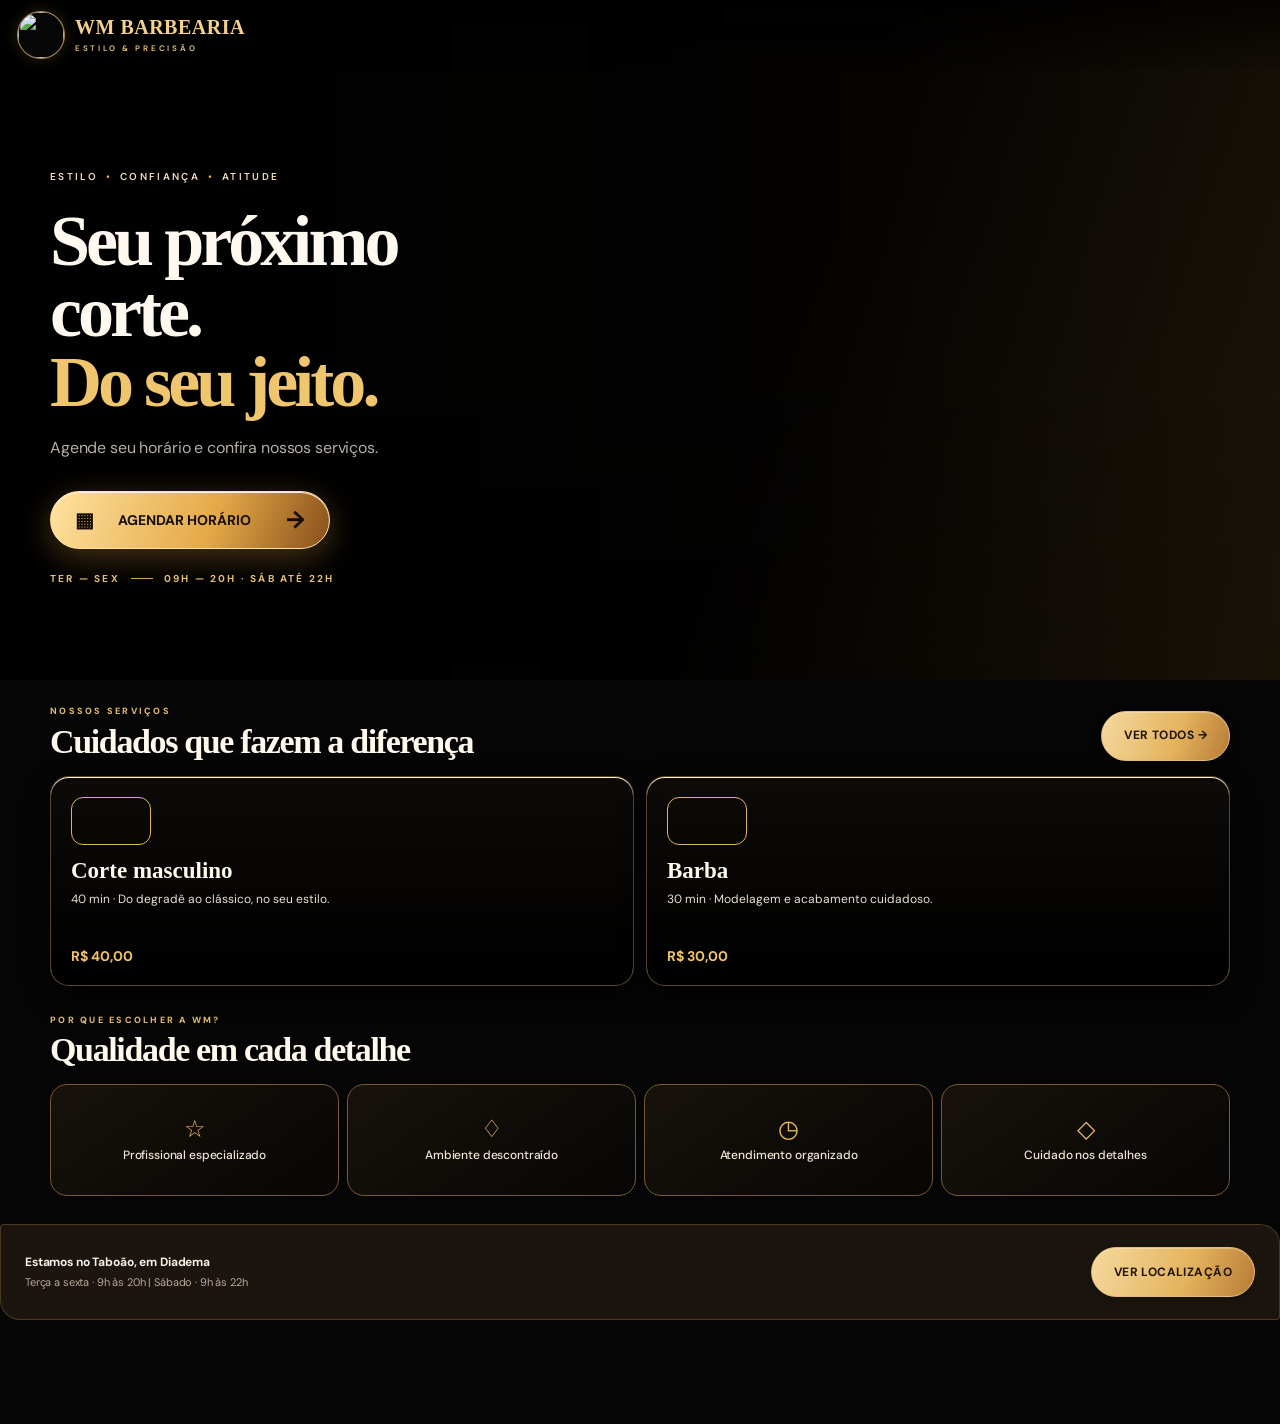
==== commit ca9eaa83: "fix: restore WM app startup after removed barber search" ====
--- a/index.html
+++ b/index.html
@@ -1421,6 +1421,218 @@
 .time-choice:disabled:hover{transform:none!important}
 #view-booking .time-grid .payment-note{width:100%;font-size:12px;line-height:1.6}
 </style>
+
+<style id="wm-premium-services-final">
+/* Identidade visual aplicada ao catalogo real. Preserva fluxo de agenda e demais views. */
+#view-explore .wm-services-header{
+  display:grid;grid-template-columns:42px minmax(0,1fr) 42px;align-items:center;
+  gap:8px;margin:4px 0 12px;padding:10px 4px 17px;
+  border-bottom:1px solid rgba(239,203,137,.24);color:#e6c080;
+}
+#view-explore .wm-services-back{
+  appearance:none;background:transparent;border:0;color:#e1b875;
+  width:42px;height:44px;display:grid;place-items:center;border-radius:12px;
+}
+#view-explore .wm-services-back:hover{background:rgba(220,179,106,.09)}
+#view-explore .wm-services-heading{text-align:center;min-width:0}
+#view-explore .wm-services-wordmark{
+  display:flex;flex-wrap:wrap;justify-content:center;align-items:center;column-gap:9px;
+  font:600 22px/1 Georgia,'Times New Roman',serif;letter-spacing:.13em;
+  color:#e7bd77;white-space:nowrap;text-align:center;
+}
+#view-explore .wm-services-wordmark:before,#view-explore .wm-services-wordmark:after{
+  content:'';display:block;flex:0 0 17px;width:17px;height:1px;
+  background:#ac7d48;align-self:center;margin:0;
+}
+#view-explore .wm-services-wordmark small{
+  display:block;flex:0 0 100%;width:100%;min-width:0;
+  font:600 7px/1.5 'DM Sans',sans-serif;letter-spacing:3px;
+  margin:5px 0 0;color:#dfbb83;text-align:center;
+}
+#view-explore .wm-services-heading .page-title{
+  color:#edc58b!important;font:700 clamp(29px,4.8vw,37px)/1.1 Georgia,'Times New Roman',serif!important;
+  margin:7px 0 0!important;letter-spacing:-.015em
+}
+#view-explore .wm-services-ornament{display:grid;place-items:center;opacity:.82;color:#e1b875}
+#view-explore .wm-services-description{text-align:center;font-size:12px;color:#ab9e8d;margin:0 0 21px}
+#view-explore #service-catalog{
+  display:grid!important;grid-template-columns:repeat(2,minmax(0,1fr))!important;
+  gap:14px!important;align-items:stretch!important;padding:0 0 30px!important;
+  max-width:900px;margin:auto;
+}
+#view-explore #service-catalog > .service-card,
+#view-explore #service-catalog > .service-card:nth-child(3),
+#view-explore #service-catalog > .service-card:last-child,
+#view-explore #service-catalog > .service-card:last-child:nth-child(odd){
+  display:flex!important;flex-direction:column!important;align-items:flex-start!important;
+  position:relative;isolation:isolate;grid-column:auto!important;grid-row:auto!important;
+  box-sizing:border-box!important;min-width:0!important;width:100%!important;max-width:none!important;
+  min-height:288px!important;height:auto!important;margin:0!important;padding:16px 15px 17px!important;
+  overflow:hidden!important;border-radius:19px!important;border:1px solid rgba(216,175,112,.63)!important;
+  background:linear-gradient(156deg,#242424 0%,#191919 52%,#141414 100%)!important;
+  box-shadow:inset 0 1px 0 rgba(255,238,192,.07),0 9px 27px rgba(0,0,0,.2)!important;
+  text-align:left;transition:transform .18s ease,box-shadow .18s ease,border-color .18s ease!important;
+}
+#view-explore #service-catalog > .service-card:hover{
+  transform:translateY(-3px)!important;border-color:#e8c990!important;
+  box-shadow:0 14px 32px rgba(0,0,0,.33),0 0 0 1px rgba(237,192,116,.13)!important
+}
+#view-explore #service-catalog > .service-card:focus-visible{outline:2px solid #f3e5ab!important;outline-offset:3px!important}
+#view-explore #service-catalog .service-symbol{
+  display:flex!important;flex:0 0 88px!important;align-items:center!important;justify-content:center!important;
+  width:100%!important;height:88px!important;min-height:88px!important;margin:0 0 6px!important;
+  border:0!important;border-radius:0!important;background:transparent!important;color:#edd2a0!important
+}
+#view-explore #service-catalog .service-card .service-symbol svg.wm-premium-icon{
+  display:block!important;width:91px!important;height:91px!important;max-width:100%!important;
+  flex:none;overflow:visible;fill:none!important;stroke:none!important;
+  filter:drop-shadow(0 2px 5px rgba(237,185,93,.18));transform:none!important;
+}
+#view-explore #service-catalog .service-card h3{
+  color:#f7eee4!important;font:700 clamp(18px,2.3vw,25px)/1.14 Georgia,'Times New Roman',serif!important;
+  letter-spacing:-.02em;overflow-wrap:normal!important;word-break:normal!important;
+  margin:2px 0 10px!important;padding:0!important;min-height:0!important;text-wrap:balance
+}
+#view-explore #service-catalog .service-card p{
+  color:#d3cdc4!important;font:400 12px/1.5 'DM Sans',Arial,sans-serif!important;
+  margin:0 0 16px!important;overflow-wrap:break-word!important;word-break:normal!important;
+}
+#view-explore #service-catalog .service-card .service-price{
+  width:100%;margin-top:auto!important;padding-top:13px!important;
+  color:#f0c38a!important;font:750 19px/1.15 'DM Sans',Arial,sans-serif!important;
+  letter-spacing:-.015em
+}
+#view-explore #service-catalog .service-card .service-price:before{
+  content:'';display:block;width:29px;height:1px;background:#d5ac71;margin-bottom:11px;opacity:.9;
+}
+#view-home #home-services .service-card{border-color:rgba(216,175,112,.38)!important}
+#view-home #home-services .service-symbol{height:70px!important;width:80px!important;background:transparent!important;display:grid!important;place-items:center!important}
+#view-home #home-services .service-symbol .wm-premium-icon{width:73px!important;height:73px!important;filter:drop-shadow(0 2px 4px rgba(237,185,93,.14))}
+@media(max-width:900px){
+  #view-explore{padding-bottom:calc(120px + env(safe-area-inset-bottom))!important}
+  #view-explore #service-catalog{grid-template-columns:repeat(2,minmax(0,1fr))!important}
+}
+@media(max-width:620px){
+  #view-explore .wm-services-header{padding-top:4px;margin-top:0}
+  #view-explore #service-catalog{gap:12px!important;padding-bottom:18px!important}
+  #view-explore #service-catalog > .service-card,
+  #view-explore #service-catalog > .service-card:nth-child(3),
+  #view-explore #service-catalog > .service-card:last-child,
+  #view-explore #service-catalog > .service-card:last-child:nth-child(odd){
+    min-height:274px!important;padding:12px 11px 15px!important;border-radius:16px!important
+  }
+  #view-explore #service-catalog .service-symbol{
+    flex-basis:78px!important;height:78px!important;min-height:78px!important;margin:0 0 5px!important
+  }
+  #view-explore #service-catalog .service-card .service-symbol svg.wm-premium-icon{width:81px!important;height:81px!important}
+  #view-explore #service-catalog .service-card h3{font-size:clamp(17px,4.6vw,21px)!important;line-height:1.16!important;margin-bottom:9px!important}
+  #view-explore #service-catalog .service-card p{font-size:11.2px!important;line-height:1.43!important;margin-bottom:12px!important}
+  #view-explore #service-catalog .service-card .service-price{font-size:17px!important}
+  .mobile-nav{
+    border:1px solid rgba(223,181,117,.6)!important;
+    background:linear-gradient(130deg,rgba(12,11,10,.96),rgba(25,19,14,.98))!important;
+    border-radius:28px!important;box-shadow:0 12px 29px rgba(0,0,0,.55),inset 0 1px 0 rgba(255,217,155,.06)!important;
+    gap:4px!important;padding:7px!important;
+  }
+  .mobile-nav > button[data-nav="explore"].active{
+    background:linear-gradient(150deg,rgba(196,148,77,.54),rgba(81,55,26,.78))!important;
+    border:1px solid rgba(241,201,139,.58)!important;border-radius:20px!important;
+    box-shadow:inset 0 1px 0 rgba(255,240,202,.16),0 2px 8px rgba(218,158,68,.12)!important
+  }
+}
+@media(max-width:370px){
+  #view-explore #service-catalog{grid-template-columns:repeat(2,minmax(0,1fr))!important;gap:9px!important}
+  #view-explore #service-catalog > .service-card,
+  #view-explore #service-catalog > .service-card:nth-child(3),
+  #view-explore #service-catalog > .service-card:last-child,
+  #view-explore #service-catalog > .service-card:last-child:nth-child(odd){
+    min-height:265px!important;padding:11px 9px 13px!important;grid-column:auto!important
+  }
+  #view-explore #service-catalog .service-card h3{font-size:16px!important}
+  #view-explore #service-catalog .service-card p{font-size:10.5px!important}
+  #view-explore #service-catalog .service-card .service-price{font-size:16px!important}
+  #view-explore #service-catalog .service-card .service-symbol svg.wm-premium-icon{width:73px!important;height:73px!important}
+}
+@media(prefers-reduced-motion:reduce){
+  #view-explore #service-catalog > .service-card{transition:none!important}
+}
+</style>
+
+<style id="wm-reference-parity-icons">
+/* ÍCONES — único alvo desta revisão: mantém geometria de cards, grade e navegação. */
+#view-explore #service-catalog .service-symbol .wm-reference-icon,
+#view-home #home-services .service-symbol .wm-reference-icon{
+  display:block!important;flex:0 0 auto!important;
+  width:91px!important;height:91px!important;
+  padding:0!important;margin:0!important;
+  border:0!important;outline:0!important;
+  background-color:transparent!important;
+  background-image:url("https://raw.githubusercontent.com/eltonluciano079-oss/projetos.exe/main/assets/wm-service-icons-reference.webp")!important;
+  background-repeat:no-repeat!important;
+  background-size:200% 200%!important;
+  filter:drop-shadow(0 1px 3px rgba(219,163,92,.13));
+  pointer-events:none;
+}
+#view-explore #service-catalog .service-symbol .wm-reference-cut,
+#view-home #home-services .service-symbol .wm-reference-cut{background-position:left top!important}
+#view-explore #service-catalog .service-symbol .wm-reference-beard,
+#view-home #home-services .service-symbol .wm-reference-beard{background-position:right top!important}
+#view-explore #service-catalog .service-symbol .wm-reference-combo,
+#view-home #home-services .service-symbol .wm-reference-combo{background-position:left bottom!important}
+#view-explore #service-catalog .service-symbol .wm-reference-child,
+#view-home #home-services .service-symbol .wm-reference-child{background-position:right bottom!important}
+#view-home #home-services .service-symbol .wm-reference-icon{width:73px!important;height:73px!important}
+@media(max-width:620px){
+  #view-explore #service-catalog .service-symbol .wm-reference-icon{
+    width:81px!important;height:81px!important;
+  }
+}
+@media(max-width:370px){
+  #view-explore #service-catalog .service-symbol .wm-reference-icon{
+    width:73px!important;height:73px!important;
+  }
+}
+</style>
+<style id="wm-premium-icons-restantes">
+/* Visual-only. Reuses exact icon dimensions and card CSS from the approved first four. */
+#view-explore #service-catalog .service-symbol .wm-reference-eyebrow,
+#view-home #home-services .service-symbol .wm-reference-eyebrow,
+#view-explore #service-catalog .service-symbol .wm-reference-neckline,
+#view-home #home-services .service-symbol .wm-reference-neckline,
+#view-explore #service-catalog .service-symbol .wm-reference-pigment,
+#view-home #home-services .service-symbol .wm-reference-pigment,
+#view-explore #service-catalog .service-symbol .wm-reference-hydration,
+#view-home #home-services .service-symbol .wm-reference-hydration{
+ background-image:url("https://raw.githubusercontent.com/eltonluciano079-oss/projetos.exe/main/assets/wm-service-icons-premium-restantes.webp")!important;
+}
+#view-explore #service-catalog .service-symbol .wm-reference-eyebrow,
+#view-home #home-services .service-symbol .wm-reference-eyebrow{
+ background-position:left top!important;
+}
+#view-explore #service-catalog .service-symbol .wm-reference-neckline,
+#view-home #home-services .service-symbol .wm-reference-neckline{
+ background-position:right top!important;
+}
+#view-explore #service-catalog .service-symbol .wm-reference-pigment,
+#view-home #home-services .service-symbol .wm-reference-pigment{
+ background-position:left bottom!important;
+}
+#view-explore #service-catalog .service-symbol .wm-reference-hydration,
+#view-home #home-services .service-symbol .wm-reference-hydration{
+ background-position:right bottom!important;
+}
+</style>
+
+<style id="wm-contact-form-css">
+.wm-contact-box{margin:18px 0;padding:17px;background:rgba(85,42,25,.12);border:1px solid rgba(188,149,100,.28);border-radius:12px}
+.wm-contact-box h3{margin:0 0 13px;font-size:16px;font-weight:700;color:var(--sand)}
+.wm-contact-field{display:block;margin:0 0 14px}
+.wm-contact-field span{display:block;margin-bottom:6px;font-size:12px;font-weight:700;color:var(--cream)}
+.wm-contact-field input{display:block;width:100%;min-height:46px;border:1px solid rgba(216,193,158,.36);border-radius:9px;background:#17130f;color:var(--cream);font:400 16px var(--sans);padding:11px 13px}
+.wm-contact-field input::placeholder{color:var(--muted)}
+.wm-contact-field input:focus-visible{outline:2px solid var(--gold);outline-offset:2px;border-color:var(--gold)}
+.wm-contact-privacy{font-size:11px;line-height:1.6;color:var(--muted);margin:0}
+</style>
 </head>
 <body>
 <div class="app-shell">
@@ -1448,21 +1660,26 @@
         <div class="hero-art" aria-hidden="true"><div class="hero-logo-seal"><span class="seal-wm">WM</span><span class="seal-name">BARBEARIA</span><span class="seal-city">DIADEMA · SP</span><span class="seal-tools">✂</span></div><div class="hero-tool tool-one">✂</div><div class="hero-tool tool-two">⌁</div></div>
         <div class="hero-copy"><div class="eyebrow hero-eyebrow">ESTILO <i>•</i> CONFIANÇA <i>•</i> ATITUDE</div><p class="hero-kicker">BARBEARIA WM <span>—</span> DIADEMA</p><h1>Seu próximo<br>corte.<br><em>Do seu jeito.</em></h1><p class="hero-intro">Agende seu horário e confira nossos serviços.</p><div class="hero-actions"><button class="btn hero-primary" data-action="start-booking"><span>▦</span> Agendar horário <b>→</b></button></div><div class="hero-footnote"><span>TER — SEX</span><i></i><span>09H — 20H · SÁB ATÉ 22H</span></div></div>
       </div>
-      <div class="section"><div class="section-head"><div><div class="eyebrow">NOSSOS SERVIÇOS</div><h2>Cuidados que fazem a diferença</h2></div><button class="text-button" data-action="start-booking">Ver todos →</button></div><div class="service-grid" id="home-services"></div></div>
+      <div class="section"><div class="section-head"><div><div class="eyebrow">NOSSOS SERVIÇOS</div><h2>Cuidados que fazem a diferença</h2></div><button class="text-button" data-nav="explore">Ver todos →</button></div><div class="service-grid" id="home-services"></div></div>
       <div class="section wm-benefits"><div class="section-head"><div><div class="eyebrow">POR QUE ESCOLHER A WM?</div><h2>Qualidade em cada detalhe</h2></div></div><div class="benefit-grid"><article><span>☆</span><strong>Profissional especializado</strong></article><article><span>♢</span><strong>Ambiente descontraído</strong></article><article><span>◷</span><strong>Atendimento organizado</strong></article><article><span>◇</span><strong>Cuidado nos detalhes</strong></article></div></div>
       <div class="info-strip"><div><strong>Estamos no Taboão, em Diadema</strong><span>Terça a sexta · 9h às 20h | Sábado · 9h às 22h</span></div><button class="btn secondary" data-nav="profile">Ver localização</button></div>
     </section>
     <section class="view" id="view-explore">
-      <div class="eyebrow">SERVIÇOS WM</div><h2 class="page-title">Escolha seu cuidado.</h2><p class="page-subtitle">Conheça os serviços e selecione o que deseja agendar.</p><div class="service-grid service-catalog" id="service-catalog"></div>
+      <div class="wm-services-header">
+  <button type="button" class="wm-services-back" data-nav="home" aria-label="Voltar ao início"><svg viewBox="0 0 24 24" width="22" height="22" fill="none" stroke="currentColor" stroke-width="1.8" stroke-linecap="round" stroke-linejoin="round" aria-hidden="true"><path d="m14 5-7 7 7 7"/></svg></button>
+  <div class="wm-services-heading"><span class="wm-services-wordmark">WM <small>BARBEARIA</small></span><h2 class="page-title">Serviços</h2></div>
+  <span class="wm-services-ornament" aria-hidden="true"><svg viewBox="0 0 24 24" width="23" height="23" fill="none" stroke="currentColor" stroke-width="1.25"><path d="M4 5h16l-6 7v5l-4 2v-7z"/><circle cx="18" cy="18" r="3"/><path d="m20 20 2 2"/></svg></span>
+</div>
+<p class="page-subtitle wm-services-description">Escolha um serviço para reservar seu horário.</p><div class="service-grid service-catalog" id="service-catalog"></div>
     </section>
     <section class="view" id="view-booking">
       <div class="eyebrow">RESERVE SEU MOMENTO</div><h2 class="page-title">Agende seu horário.</h2><p class="page-subtitle">Escolha um serviço e reserve um horário disponível na agenda da WM.</p>
       <div class="booking-shell">
-        <div class="steps" id="step-indicator"><div class="step active"><b>1</b>Serviço</div><div class="step"><b>2</b>WM</div><div class="step"><b>3</b>Horário</div><div class="step"><b>4</b>Pagamento</div></div>
+        <div class="steps" id="step-indicator"><div class="step active"><b>1</b>Serviço</div><div class="step"><b>2</b>WM</div><div class="step"><b>3</b>Horário</div><div class="step"><b>4</b>Dados</div></div>
         <div class="booking-step active" data-step="0"><h2>O que vamos fazer?</h2><p>Selecione o serviço para seu próximo atendimento.</p><div class="choice-list" id="service-choices"></div></div>
         <div class="booking-step" data-step="1"><h2>Seu atendimento WM.</h2><p>O atendimento é realizado pelo profissional da barbearia.</p><div class="choice-list" id="barber-choices"></div></div>
         <div class="booking-step" data-step="2"><h2>Quando fica melhor?</h2><p>Escolha uma data e um horário de preferência.</p><div class="eyebrow">DATA</div><div class="date-row" id="date-choices"></div><div class="eyebrow">HORÁRIOS DISPONÍVEIS PARA RESERVA</div><div class="time-grid" id="time-choices"></div><div class="payment-note">Os horários disponíveis são consultados em tempo real. O servidor impede reservas no mesmo período.</div></div>
-        <div class="booking-step" data-step="3"><h2>Como deseja pagar?</h2><p>Escolha sua preferência de pagamento.</p><div class="choice-list" id="payment-choices"></div><div class="payment-note">O pagamento digital ainda não está conectado a um provedor. Esta versão registra sua preferência, mas não realiza cobranças nem processa cartões ou Pix.</div><div class="summary" id="booking-summary"></div><div class="notice">Ao reservar, o horário ficará bloqueado na agenda. Depois, avise a WM pelo WhatsApp.</div></div>
+        <div class="booking-step" data-step="3"><h2>Confirme sua reserva.</h2><p>Informe seus dados de contato e a preferência de pagamento.</p><div class="choice-list" id="payment-choices"></div><div class="wm-contact-box"><h3>Dados do cliente</h3><label class="wm-contact-field" for="wm-customer-name"><span>Nome completo *</span><input type="text" id="wm-customer-name" name="customer_name" autocomplete="name" maxlength="100" required placeholder="Nome de quem será atendido"></label><label class="wm-contact-field" for="wm-customer-email"><span>E-mail *</span><input type="email" id="wm-customer-email" name="customer_email" autocomplete="email" inputmode="email" maxlength="254" required placeholder="cliente@exemplo.com"></label><p id="wm-contact-privacy" class="wm-contact-privacy">Seus dados identificam a reserva e ficam disponíveis apenas para a gestão dos agendamentos da WM.</p></div><div class="payment-note">O pagamento digital ainda não está conectado a um provedor. Esta versão registra sua preferência, mas não realiza cobranças nem processa cartões ou Pix.</div><div class="summary" id="booking-summary"></div><div class="notice">Ao reservar, o horário ficará bloqueado na agenda. Depois, avise a WM pelo WhatsApp.</div></div>
         <div class="booking-actions"><button class="btn ghost" id="booking-back" disabled>Voltar</button><button class="btn" id="booking-next">Continuar ↗</button></div>
       </div>
     </section>
@@ -1476,7 +1693,7 @@
         <div class="profile-row"><span>WhatsApp</span><strong>(11) 94587-6259</strong></div>
         <div class="profile-row"><span>Funcionamento</span><strong>Terça a sexta<br>9h às 20h<br>Sábado<br>9h às 22h</strong></div>
         <div class="profile-row"><span>Serviços</span><strong>Corte · Barba · Corte + barba · Outros serviços</strong></div>
-        <div class="detail-actions"><a class="btn" href="https://wa.me/5511945876259?text=Ol%C3%A1%21%20Gostaria%20de%20agendar%20um%20hor%C3%A1rio%20na%20Barbearia%20WM." target="_blank" rel="noopener noreferrer">WhatsApp ↗</a><a class="btn secondary" href="https://www.google.com/maps/search/?api=1&query=R.%20Mearim%2C%2066%20-%20Tabo%C3%A3o%2C%20Diadema%20-%20SP%2C%2009932-130%2C%20Brasil" target="_blank" rel="noopener noreferrer">Como chegar ↗</a></div>
+        <div class="detail-actions"><a class="btn" id="wm-profile-whatsapp" href="https://wa.me/5511945876259" target="_blank" rel="noopener noreferrer">Falar com a WM ↗</a><a class="btn secondary" href="https://www.google.com/maps/search/?api=1&query=R.%20Mearim%2C%2066%20-%20Tabo%C3%A3o%2C%20Diadema%20-%20SP%2C%2009932-130%2C%20Brasil" target="_blank" rel="noopener noreferrer">Como chegar ↗</a></div>
       </div>
     </section>
     <section class="view" id="view-barber">
@@ -1490,15 +1707,29 @@
 <script>
 (function(){
 'use strict';
+function wmIcon(kind){
+  /* Arte fiel à referência enviada: atlas WebP em 4 quadrantes.
+     Não altera dados, serviço, preço nem comportamento de reserva. */
+  var referenceArt={cut:true,beard:true,combo:true,child:true,eyebrow:true,neckline:true,pigment:true,hydration:true};
+  if(referenceArt[kind]){
+    return '<span class="wm-premium-icon wm-reference-icon wm-reference-'+kind+'" aria-hidden="true"></span>';
+  }
+  var art={"cut":"\n<path d=\"M19 18 62 61M26 15 65 56\" opacity=\".97\"/>\n<path d=\"M18 13 60 59 54 66 11 20Z\" fill=\"url(#G)\" fill-opacity=\".11\"/>\n<circle cx=\"21\" cy=\"72\" r=\"10\"/><circle cx=\"48\" cy=\"73\" r=\"10\"/><circle cx=\"21\" cy=\"72\" r=\"4.2\"/><circle cx=\"48\" cy=\"73\" r=\"4.2\"/>\n<path d=\"M27 65 70 17M39 67 78 18M70 17l8-5-1 9-38 46\" />\n<circle cx=\"44\" cy=\"50\" r=\"3\" fill=\"#ead3a0\" stroke=\"#78511e\" stroke-width=\"1\"/>\n<g transform=\"rotate(18 71 39)\"><rect x=\"69\" y=\"12\" width=\"11\" height=\"43\" rx=\"2\" fill=\"url(#G)\" fill-opacity=\".13\"/><path d=\"M69 20h11M69 24h11M69 28h11M69 32h11M69 36h11M69 40h11M69 44h11M69 48h11\" stroke-width=\"1.1\"/></g>\n<path d=\"M8 42c4-15 14-25 29-30\" opacity=\".45\" stroke-width=\"1\"/>\n","beard":"\n<path d=\"M23 39c-5-16 2-30 22-30 20 0 27 15 23 30\" />\n<path d=\"M24 30c6-5 12-7 16-7 13-1 18-6 21-12M25 35c11-7 21-6 34-14M30 19c8-8 19-10 27-8\" stroke-width=\"1.5\"/>\n<path d=\"M24 40c-3 3-4 10-1 14l4-1c4 18 14 27 21 27s21-11 23-27l4 1c3-6 1-12-3-15\" />\n<path d=\"M29 46c5-5 11-4 16-1m8 0c5-3 10-4 15 0\" stroke-width=\"2\"/>\n<path d=\"M31 55c6-1 9-4 16-3 7-1 12 3 18 3-4 5-9 6-17 4-9 2-14 0-17-4Z\" fill=\"url(#G)\" fill-opacity=\".20\"/>\n<path d=\"M32 63c3 10 8 14 16 17m16-17c-4 9-9 14-16 17M40 64c3 9 5 11 8 12m8-12-8 12\" stroke-width=\"1\"/>\n<path d=\"M40 65c5 2 11 2 16 0\" stroke-width=\"1.5\"/>\n<g transform=\"translate(4 -3) rotate(23 75 51)\"><path d=\"M71 29h8v22h-8zM74 51l-4 23q4 5 8 0l-3-23\" fill=\"url(#G)\" fill-opacity=\".16\"/><path d=\"M71 32h8M70 36h10M74 55v15\" stroke-width=\"1.3\"/></g>\n","combo":"\n<path d=\"M15 15 59 60M22 11 64 55\" />\n<path d=\"M18 64 67 15M29 69 75 19\"/>\n<circle cx=\"16\" cy=\"77\" r=\"9\"/><circle cx=\"45\" cy=\"76\" r=\"9\"/><circle cx=\"16\" cy=\"77\" r=\"3.5\"/><circle cx=\"45\" cy=\"76\" r=\"3.5\"/>\n<path d=\"M12 34 56 68M59 12l8 3-2 8-39 44\" stroke-width=\"1.25\"/>\n<circle cx=\"44\" cy=\"48\" r=\"3\" fill=\"#efd6a2\" stroke=\"#8a612c\"/>\n<g transform=\"rotate(35 69 53)\"><path d=\"M63 30h11l-1 18h-9zM66 48l-5 32q5 5 9 0l-1-32\" fill=\"url(#G)\" fill-opacity=\".13\"/><path d=\"M63 34h11M64 39h9M64 44h8M66 53v22\" stroke-width=\"1.1\"/></g>\n<path d=\"M8 10l2 6 6 2-6 2-2 6-2-6-6-2 6-2zM79 13l2 4 4 2-4 2-2 4-2-4-4-2 4-2z\" fill=\"url(#G)\" fill-opacity=\".2\" stroke-width=\"1.2\"/>\n","child":"\n<path d=\"M24 43c-2-19 5-30 22-30 19 0 26 10 24 30\" />\n<path d=\"M24 34c5-14 19-22 34-15l7 7c-5 1-12-2-16-5-6 8-15 12-25 13Z\" fill=\"url(#G)\" fill-opacity=\".12\"/>\n<path d=\"M29 29c6-12 14-17 24-13M34 27c9-7 17-9 23-5\" stroke-width=\"1.4\"/>\n<path d=\"M24 41c-4 2-4 10 1 12l4-1c3 13 10 21 19 21s17-8 20-21l4 1c5-4 3-11-2-12\"/>\n<path d=\"M34 48q4-3 7 0M54 48q4-3 7 0\" stroke-width=\"2.5\"/>\n<path d=\"M38 59q9 10 20 0\" stroke-width=\"2.5\"/>\n<path d=\"M13 23l2 5 5 2-5 2-2 5-2-5-5-2 5-2zM77 34l2 4 4 1-4 2-2 4-2-4-4-2 4-1z\" stroke-width=\"1.1\" fill=\"url(#G)\" fill-opacity=\".18\"/>\n<g transform=\"translate(60 52) scale(.5)\"><circle cx=\"26\" cy=\"38\" r=\"8\"/><circle cx=\"45\" cy=\"38\" r=\"8\"/><path d=\"m10 5 33 31M55 5 30 35\" stroke-width=\"3\"/></g>\n","eyebrow":"\n<path d=\"M13 56c14-21 39-28 69-10-26-5-45-3-69 10Z\" fill=\"url(#G)\" fill-opacity=\".18\"/>\n<path d=\"M14 57c15-12 33-17 55-13M20 53c4-6 10-8 13-9m-8 8 9-8m-3 7 9-9m-4 7 9-8m-4 7 9-7m-3 6 10-6m-4 6 9-4\" stroke-width=\"1.2\"/>\n<g transform=\"rotate(29 43 33)\"><path d=\"M14 18Q30 8 70 14L82 22 70 26Q37 20 14 27\" fill=\"url(#G)\" fill-opacity=\".09\"/><path d=\"M14 18q29 6 56-4M14 27q29-4 56-1M70 14l12 8-12 4\" /><path d=\"M25 21h31\" stroke-width=\"1\"/></g>\n<path d=\"M74 12l2 5 5 2-5 2-2 5-2-5-5-2 5-2Z\" fill=\"url(#G)\" fill-opacity=\".22\" stroke-width=\"1.1\"/>\n","neckline":"\n<path d=\"M34 16v-6h29v6M32 16h33v11H32z\" fill=\"url(#G)\" fill-opacity=\".13\"/>\n<path d=\"M34 10v-5m5 5V5m5 5V5m5 5V5m5 5V5m5 5V5m4 5V5\" stroke-width=\"1.4\"/>\n<path d=\"M37 27h24l-3 48c-.2 5-4 8-9 8s-9-3-9-8z\" fill=\"url(#G)\" fill-opacity=\".12\"/>\n<path d=\"M39 33h20M42 38h14M42 69h14\" stroke-width=\"1.3\"/>\n<circle cx=\"49\" cy=\"49\" r=\"7.2\"/><path d=\"M49 43v7m-4-4a6 6 0 1 0 8 0\" stroke-width=\"1.7\"/>\n<path d=\"M44 58l9 8m-9-4 9 8m-9-4 9 8m-9 0 9-8m-9-2 9-8\" stroke-width=\".95\" opacity=\".8\"/>\n<path d=\"M25 25Q16 45 24 64M71 25q10 20 2 39\" stroke-width=\"1\" opacity=\".5\"/>\n","pigment":"\n<ellipse cx=\"41\" cy=\"54\" rx=\"31\" ry=\"12\" fill=\"url(#G)\" fill-opacity=\".11\"/>\n<path d=\"M11 54c4 19 13 28 30 28 18 0 27-9 31-28M10 54c0 7 14 13 31 13 18 0 32-6 32-13M21 79h40\" />\n<path d=\"M20 50c6-7 15-9 23-4 9 5 17 4 23-1M25 56c9 5 19 1 26-2M35 48c4 1 6 3 7 5\" stroke-width=\"1.35\"/>\n<g transform=\"rotate(33 68 35)\"><path d=\"M63 5h10l-2 44h-7z\" fill=\"url(#G)\" fill-opacity=\".16\"/><path d=\"M61 49h14l-4 17-8 0z\" fill=\"url(#G)\" fill-opacity=\".22\"/><path d=\"M64 52v13m3-13v14m3-14v13\" stroke-width=\"1\"/></g>\n<path d=\"M17 30c-3 7 0 10 5 10s7-6 2-13l-3-5Z\" fill=\"url(#G)\" fill-opacity=\".1\" stroke-width=\"1.2\"/>\n","hydration":"\n<path d=\"M15 22h25v6H15zM24 22v-8h21v-5h-6M19 28h22l2 46c0 4-4 7-13 7-8 0-12-3-12-7z\" fill=\"url(#G)\" fill-opacity=\".1\"/>\n<path d=\"M16 36h26M20 42h21M23 73h14\" stroke-width=\"1.1\"/>\n<path d=\"M30 48c-6 8-7 13 0 18 7-5 6-10 0-18z\" fill=\"url(#G)\" fill-opacity=\".16\"/>\n<path d=\"M46 34c10-7 14-4 21 5 10 13 9 23 24 17-8 13-22 11-30 0-9-12-14-14-17-11\" />\n<path d=\"M45 45c13-4 16 16 29 17M44 51c14 1 15 18 30 18M46 58c11 4 12 15 25 16\" stroke-width=\"1.3\"/>\n<path d=\"M73 14c-7 10-6 15 0 18 6-3 7-8 0-18zM85 29c-5 7-4 11 0 13 5-2 6-6 0-13z\" fill=\"url(#G)\" fill-opacity=\".1\"/>\n"};
+  if(!art[kind])return '';
+  var gradient='wm-metal-'+kind;
+  var defs='<defs><linearGradient id="'+gradient+'" x1="0%" y1="5%" x2="92%" y2="96%"><stop offset="0%" stop-color="#D4AF37"/><stop offset="38%" stop-color="#F3E5AB"/><stop offset="67%" stop-color="#D8AB63"/><stop offset="100%" stop-color="#F1D7A1"/></linearGradient></defs>';
+  return '<svg class="wm-premium-icon" viewBox="0 0 96 96" xmlns="http://www.w3.org/2000/svg" aria-hidden="true" focusable="false">'+defs+'<circle cx="48" cy="48" r="43" fill="none" stroke="url(#'+gradient+')" stroke-opacity=".11" stroke-width=".9"/><g fill="none" stroke="url(#'+gradient+')" stroke-width="2.15" stroke-linecap="round" stroke-linejoin="round">'+art[kind].replace(/url\(#G\)/g,'url(#'+gradient+')')+'</g></svg>';
+}
+
 var services=[
-{id:'cut',name:'Corte masculino',description:'Do degradê ao clássico, no seu estilo.',price:40,icon:'✂',duration:'40 min'},
-{id:'beard',name:'Barba',description:'Modelagem e acabamento cuidadoso.',price:30,icon:'<svg viewBox="0 0 64 64" width="34" height="34" aria-hidden="true" xmlns="http://www.w3.org/2000/svg"><path fill="currentColor" d="M11 22c1-12 9-18 21-18 9 0 14-2 20-5 3 12-2 22-12 24-10 2-20-3-29-1Zm1 1c-2 7-2 14 1 19l3-8-1-11Zm40 0c3 7 2 15-1 19l-3-8 1-11Z"/><path fill="currentColor" d="M15 28c5-3 13-3 18 0l-2 9c-3 4-10 4-13 0l-3-9Zm19 0c5-3 13-3 18 0l-3 9c-3 4-10 4-13 0l-2-9Z"/><path d="M30 30h5" fill="none" stroke="currentColor" stroke-width="2"/><path fill="currentColor" d="M13 37c3 1 6 7 9 8 3-5 7-8 11-8 4 0 8 3 11 8 3-1 6-7 9-8l-2 13c-2 10-10 14-18 14S17 60 15 50l-2-13Z"/><path d="M27 49c4-3 8-3 12 0-4 3-8 3-12 0Z" fill="#19130d"/><path d="M19 11c10-8 23 1 34-7M19 15c11-6 22 2 32-5" fill="none" stroke="#19130d" stroke-width="2" stroke-linecap="round"/></svg>',duration:'30 min'},
-{id:'combo',name:'Corte + barba',description:'O cuidado completo em uma visita.',price:55,icon:'✦',duration:'70 min'},
-{id:'child',name:'Corte infantil',description:'Corte para crianças.',price:35,icon:'<svg viewBox="0 0 48 48" width="34" height="34" fill="none" stroke="currentColor" stroke-width="2.4" stroke-linecap="round" stroke-linejoin="round" aria-hidden="true"><path d="M12 21c0-10 6-16 14-16 9 0 14 6 13 16-4-2-7-5-8-9-5 5-12 7-19 9Z" fill="currentColor" stroke="none"/><path d="M12 22v8c0 8 6 14 13 14s13-6 13-14v-8M18 29h2m11 0h2M21 36q4 3 8 0"/></svg>',duration:'40 min (estimados)'},
-{id:'eyebrow',name:'Sobrancelha',description:'Acabamento e alinhamento.',price:10,icon:'✧',duration:'20 min (estimados)'},
-{id:'neckline',name:'Pezinho',description:'Acabamento do contorno.',price:15,icon:'<svg viewBox="0 0 48 48" width="34" height="34" fill="none" stroke="currentColor" stroke-width="2.4" stroke-linecap="round" stroke-linejoin="round" aria-hidden="true"><path d="M15 9h18l2 8-3 6H16l-3-6 2-8Zm4 14-3 16a4 4 0 0 0 4 5h8a4 4 0 0 0 4-5l-3-16M19 9V5m5 4V5m5 4V5M20 31h8"/><circle cx="24" cy="36" r="2"/></svg>',duration:'15 min (estimados)'},
-{id:'pigment',name:'Pigmentação',description:'Pigmentação capilar.',price:30,icon:'<svg viewBox="0 0 48 48" width="34" height="34" fill="none" stroke="currentColor" stroke-width="2.3" stroke-linecap="round" stroke-linejoin="round" aria-hidden="true"><path d="M10 34c0-4 6-7 14-7s14 3 14 7-6 7-14 7-14-3-14-7ZM12 34h24M17 40l2 4h10l2-4M18 23 31 6l5 4-13 17M17 24l6 5M37 20c0 4-3 5-3 7a3 3 0 0 0 6 0c0-2-3-4-3-7Z"/></svg>',duration:'30 min (estimados)'},
-{id:'hydration',name:'Hidratação capilar',description:'Cuidado e hidratação dos fios.',price:25,icon:'<svg viewBox="0 0 48 48" width="34" height="34" fill="none" stroke="currentColor" stroke-width="2.4" stroke-linecap="round" stroke-linejoin="round" aria-hidden="true"><path d="M10 24V12a7 7 0 0 1 14 0v5M19 17h15a5 5 0 0 1 5 5v3H14v-3a5 5 0 0 1 5-5ZM18 31v4m8-4v4m8-4v4m-16 5v3m8-3v3m8-3v3"/></svg>',duration:'30 min (estimados)'}
+{id:'cut',name:'Corte masculino',description:'Do degradê ao clássico, no seu estilo.',price:40,icon:wmIcon('cut'),duration:'40 min'},
+{id:'beard',name:'Barba',description:'Modelagem e acabamento cuidadoso.',price:30,icon:wmIcon('beard'),duration:'30 min'},
+{id:'combo',name:'Corte + barba',description:'O cuidado completo em uma visita.',price:55,icon:wmIcon('combo'),duration:'70 min'},
+{id:'child',name:'Corte infantil',description:'Corte para crianças.',price:35,icon:wmIcon('child'),duration:'40 min (estimados)'},
+{id:'eyebrow',name:'Sobrancelha',description:'Acabamento e alinhamento.',price:10,icon:wmIcon('eyebrow'),duration:'20 min (estimados)'},
+{id:'neckline',name:'Pezinho',description:'Acabamento do contorno.',price:15,icon:wmIcon('neckline'),duration:'15 min (estimados)'},
+{id:'pigment',name:'Pigmentação',description:'Pigmentação capilar.',price:30,icon:wmIcon('pigment'),duration:'30 min (estimados)'},
+{id:'hydration',name:'Hidratação capilar',description:'Cuidado e hidratação dos fios.',price:25,icon:wmIcon('hydration'),duration:'30 min (estimados)'}
 ];
 var barbers=[{id:'wm',name:'Profissional WM',initials:'WM',specialty:'Atendimento da Barbearia WM',tags:[],bio:'Atendimento realizado pelo profissional responsável pela Barbearia WM.',experience:'Barbearia WM'}];
 var state={view:'home',step:0,service:'',barber:'',date:'',time:'',payment:'pix',filter:'Todos',search:'',detail:''};
@@ -1562,7 +1793,7 @@
   }catch(err){toast(err.message||'Erro ao cancelar. Contate a barbearia pelo WhatsApp.')}
 }
 function toast(message){var el=$('toast');el.textContent=message;el.classList.add('show');clearTimeout(toast.timer);toast.timer=setTimeout(function(){el.classList.remove('show')},2600)}
-function nav(view){state.view=view;document.querySelectorAll('.view').forEach(function(el){el.classList.toggle('active',el.id==='view-'+view)});document.querySelectorAll('[data-nav]').forEach(function(el){el.classList.toggle('active',el.getAttribute('data-nav')===view)});window.scrollTo({top:0,behavior:'smooth'});if(view==='explore')renderExplore();if(view==='appointments'){renderAppointments();wmSyncAppointments();}if(view==='booking'){renderBooking();if(state.step===2&&!wmBusyLoading&&!wmBusyLoaded)wmLoadBusy();}if(view==='barber')renderBarberDetail()}
+function nav(view){state.view=view;document.querySelectorAll('.view').forEach(function(el){el.classList.toggle('active',el.id==='view-'+view)});document.querySelectorAll('[data-nav]').forEach(function(el){el.classList.toggle('active',el.getAttribute('data-nav')===view)});window.scrollTo({top:0,behavior:'smooth'});if(view==='explore')renderExplore();if(view==='appointments'){renderAppointments();wmSyncAppointments();}if(view==='booking'){renderBooking();if(state.step===2&&!wmBusyLoading&&!wmBusyLoaded)wmLoadBusy();}if(view==='barber')renderBarberDetail();if(view==='profile')wmUpdateProfileWhatsApp()}
 function serviceCard(s){return '<button class="service-card" data-service="'+s.id+'" aria-label="Selecionar '+escapeHtml(s.name)+'"><span class="service-symbol">'+s.icon+'</span><h3>'+escapeHtml(s.name)+'</h3><p>'+escapeHtml(s.duration)+' · '+escapeHtml(s.description)+'</p><span class="service-price">'+money(s.price)+'</span></button>'}
 function barberMini(b){return '<article class="barber-card"><div class="barber-avatar">'+b.initials+'</div><div><h3>'+escapeHtml(b.name)+'</h3><p>'+escapeHtml(b.specialty)+'</p><button data-barber-detail="'+b.id+'">Ver perfil ↗</button></div></article>'}
 function renderHome(){$('home-services').innerHTML=services.slice(0,3).map(serviceCard).join('');$('service-catalog').innerHTML=services.map(serviceCard).join('')}
@@ -1605,19 +1836,28 @@
   if(!wmIsAvailable(state.time)){toast('Horário indisponível. Escolha outro.');wmLoadBusy();return}
   var s=selectedService(),b=selectedBarber();
   if(!s||!b){toast('Revise o serviço e horário.');return}
+  var nameInput=$('wm-customer-name'),emailInput=$('wm-customer-email');
+  var customerName=nameInput?nameInput.value.trim().replace(/\s+/g,' '):'';
+  var customerEmail=emailInput?emailInput.value.trim().toLowerCase():'';
+  if(customerName.length<2||customerName.length>100||/[\x00-\x1f\x7f]/.test(customerName)){
+    toast('Informe o nome completo do cliente.');if(nameInput)nameInput.focus();return
+  }
+  if(customerEmail.length>254||!/^[a-z0-9._%+-]+@[a-z0-9.-]+\.[a-z]{2,}$/i.test(customerEmail)){
+    toast('Informe um e-mail válido do cliente.');if(emailInput)emailInput.focus();return
+  }
   var btn=$('booking-next');if(btn.disabled)return;
   btn.disabled=true;btn.textContent='Reservando horário...';
   var token=Array.from(crypto.getRandomValues(new Uint8Array(32))).map(function(n){return n.toString(16).padStart(2,'0')}).join('');
-  wmRpc('wm_reserve',{p_service:s.id,p_day:state.date,p_slot:state.time,p_token:token})
+  wmRpc('wm_reserve_with_contact',{p_service:s.id,p_day:state.date,p_slot:state.time,p_token:token,p_customer_name:customerName,p_customer_email:customerEmail})
     .then(async function(data){
-      var record={id:'WM-'+String(data.id).slice(0,8).toUpperCase(),backendId:data.id,cancelToken:token,service:s.name,barber:b.name,date:state.date,time:state.time,payment:state.payment,total:s.price,status:'Reservado',createdAt:new Date().toISOString()};
+      var record={id:'WM-'+String(data.id).slice(0,8).toUpperCase(),backendId:data.id,cancelToken:token,service:s.name,barber:b.name,customerName:customerName,customerEmail:customerEmail,date:state.date,time:state.time,payment:state.payment,total:s.price,status:'Reservado',createdAt:new Date().toISOString()};
       var list=appointments();list.unshift(record);
       try{localStorage.setItem('wm-appointments',JSON.stringify(list))}
       catch(err){
         await wmRpc('wm_cancel',{p_id:data.id,p_token:token}).catch(function(){});
         throw new Error('Não foi possível salvar sua reserva neste dispositivo. Verifique espaço e permissões do navegador.')
       }
-      state.step=0;state.service='';state.barber='';state.time='';
+      state.step=0;state.service='';state.barber='';state.time='';nameInput.value='';emailInput.value='';
       nav('appointments');toast('Horário reservado. Avise a WM pelo WhatsApp.');wmLoadBusy()
     })
     .catch(function(err){
@@ -1626,14 +1866,43 @@
     })
     .finally(function(){btn.disabled=false;if(state.view==='booking')renderBooking()})
 }
+function wmWhatsAppMessage(a){
+  var day=new Date(String(a.date||'')+'T12:00:00');
+  var fullDate=Number.isFinite(day.getTime())
+    ?day.toLocaleDateString('pt-BR',{weekday:'long',day:'2-digit',month:'2-digit',year:'numeric'})
+    :String(a.date||'não informada');
+  var time=/^\d{2}:\d{2}/.test(String(a.time||''))?String(a.time).slice(0,5):'não informado';
+  var canceled=a.status==='Cancelado';
+  return (canceled?'Olá, WM! Cancelei a reserva feita pelo aplicativo.':'Olá, WM! Fiz uma reserva pelo aplicativo e envio os detalhes:')
+    +'\n\n*Serviço:* '+String(a.service||'não informado')
+    +(a.customerName?'\n*Cliente:* '+String(a.customerName):'')
+    +(a.customerEmail?'\n*E-mail:* '+String(a.customerEmail):'')
+    +'\n*Dia:* '+fullDate
+    +'\n*Horário:* '+time
+    +'\n*Código da reserva:* '+String(a.id||'não informado')
+    +'\n\n'+(canceled?'Por favor, considere esse horário liberado.':'Obrigado! Até o dia agendado.');
+}
+function wmWhatsAppLink(a){
+  return 'https://wa.me/5511945876259?text='+encodeURIComponent(wmWhatsAppMessage(a));
+}
+function wmUpdateProfileWhatsApp(){
+  var link=$('wm-profile-whatsapp');
+  if(!link)return;
+  var latest=appointments().find(function(a){return a.status!=='Cancelado'&&a.backendId&&a.date&&a.time});
+  if(latest){
+    link.href=wmWhatsAppLink(latest);
+    link.textContent='Enviar minha reserva ↗';
+  }else{
+    link.href='https://wa.me/5511945876259?text='+encodeURIComponent('Olá, WM! Gostaria de informações sobre os agendamentos.');
+    link.textContent='Falar com a WM ↗';
+  }
+}
 function renderAppointments(){
   var list=appointments();
   $('appointments-content').innerHTML=list.length?'<div class="appointments-list">'+list.map(function(a){
     var d=new Date(a.date+'T12:00:00').toLocaleDateString('pt-BR',{day:'2-digit',month:'long',year:'numeric'});
-    var dNum=new Date(a.date+'T12:00:00').toLocaleDateString('pt-BR',{day:'2-digit',month:'2-digit',year:'numeric'});
-    var msg=a.status==='Cancelado'?'Olá, cancelei minha reserva na WM. Código: *'+a.id+'*. Serviço: *'+a.service+'*. Data: *'+dNum+'* às *'+a.time+'*.':'Agendamento confirmado na *WM*! 💈🔥\n\nTe esperamos no dia *'+dNum+'* às *'+a.time+'*.\n\nServiço: *'+a.service+'*.\nCódigo: *'+a.id+'*.\n\nQualquer imprevisto, dá um toque por aqui. Até lá!';
-    var whats='<a class="confirm-whatsapp" href="https://wa.me/5511945876259?text='+encodeURIComponent(msg)+'" target="_blank" rel="noopener noreferrer">'+(a.status==='Cancelado'?'Avisar cancelamento':'Avisar a WM pelo WhatsApp')+'</a>';
-    return '<article class="appointment-card"><div><h3>'+escapeHtml(a.service)+'</h3><p>'+escapeHtml(a.barber)+'<br>'+escapeHtml(d)+' · '+escapeHtml(a.time)+'<br>'+money(Number(a.total)||0)+' · '+escapeHtml(({pix:'Pix',onsite:'Na barbearia'}[a.payment])||'Na barbearia')+'</p><p style="margin-top:9px">Código: '+escapeHtml(a.id)+'</p></div><div class="appointment-controls"><span class="status">'+escapeHtml(a.status)+'</span>'+whats+(a.status==='Cancelado'?'':'<button type="button" class="cancel-appointment" data-cancel-appointment="'+escapeHtml(a.id)+'">Cancelar reserva</button>')+'</div></article>'
+    var whats='<a class="confirm-whatsapp" href="'+wmWhatsAppLink(a)+'" target="_blank" rel="noopener noreferrer">'+(a.status==='Cancelado'?'Avisar cancelamento':'Enviar dia e horário no WhatsApp')+'</a>';
+    return '<article class="appointment-card"><div><h3>'+escapeHtml(a.service)+'</h3><p>'+escapeHtml(a.barber)+'<br>'+escapeHtml(d)+' · '+escapeHtml(a.time)+'<br>'+money(Number(a.total)||0)+' · '+escapeHtml(({pix:'Pix',onsite:'Na barbearia'}[a.payment])||'Na barbearia')+(a.customerName?'<br>Cliente: '+escapeHtml(a.customerName):'')+(a.customerEmail?'<br>E-mail: '+escapeHtml(a.customerEmail):'')+'</p><p style="margin-top:9px">Código: '+escapeHtml(a.id)+'</p></div><div class="appointment-controls"><span class="status">'+escapeHtml(a.status)+'</span>'+whats+(a.status==='Cancelado'?'':'<button type="button" class="cancel-appointment" data-cancel-appointment="'+escapeHtml(a.id)+'">Cancelar reserva</button>')+'</div></article>'
   }).join('')+'</div><p class="payment-note">As reservas estão salvas no servidor. Guarde este navegador para acompanhar ou cancelar sua reserva. Envie a mensagem pelo WhatsApp para avisar a barbearia.</p>':'<div class="empty-state"><div style="font-size:28px;color:var(--gold)">◷</div><strong>Nenhuma reserva neste dispositivo.</strong>Selecione um serviço e escolha um horário disponível.<p><button class="btn" data-nav="booking" style="margin-top:12px">Agendar agora</button></p></div>';
 }
 
@@ -1658,7 +1927,6 @@
 });
 $('booking-next').addEventListener('click',function(){if(!validateStep())return;if(state.step<3){state.step++;renderBooking();if(state.step===2)wmLoadBusy()}else submitBooking()});
 $('booking-back').addEventListener('click',function(){if(state.step>0){state.step--;renderBooking()}});
-$('barber-search').addEventListener('input',function(e){state.search=e.target.value;renderExplore()});
 var heroText='Cuidado no detalhe. Atitude em cada corte.';var heroNode=$('hero-typewriter');if(heroNode&&!window.matchMedia('(prefers-reduced-motion: reduce)').matches){heroNode.textContent='';heroNode.classList.add('typing');var heroIndex=0;var heroTimer=setInterval(function(){heroNode.textContent=heroText.slice(0,++heroIndex);if(heroIndex>=heroText.length){clearInterval(heroTimer);heroNode.classList.remove('typing')}},34)}else if(heroNode){heroNode.textContent=heroText}
 renderHome();renderBooking();
 })();
